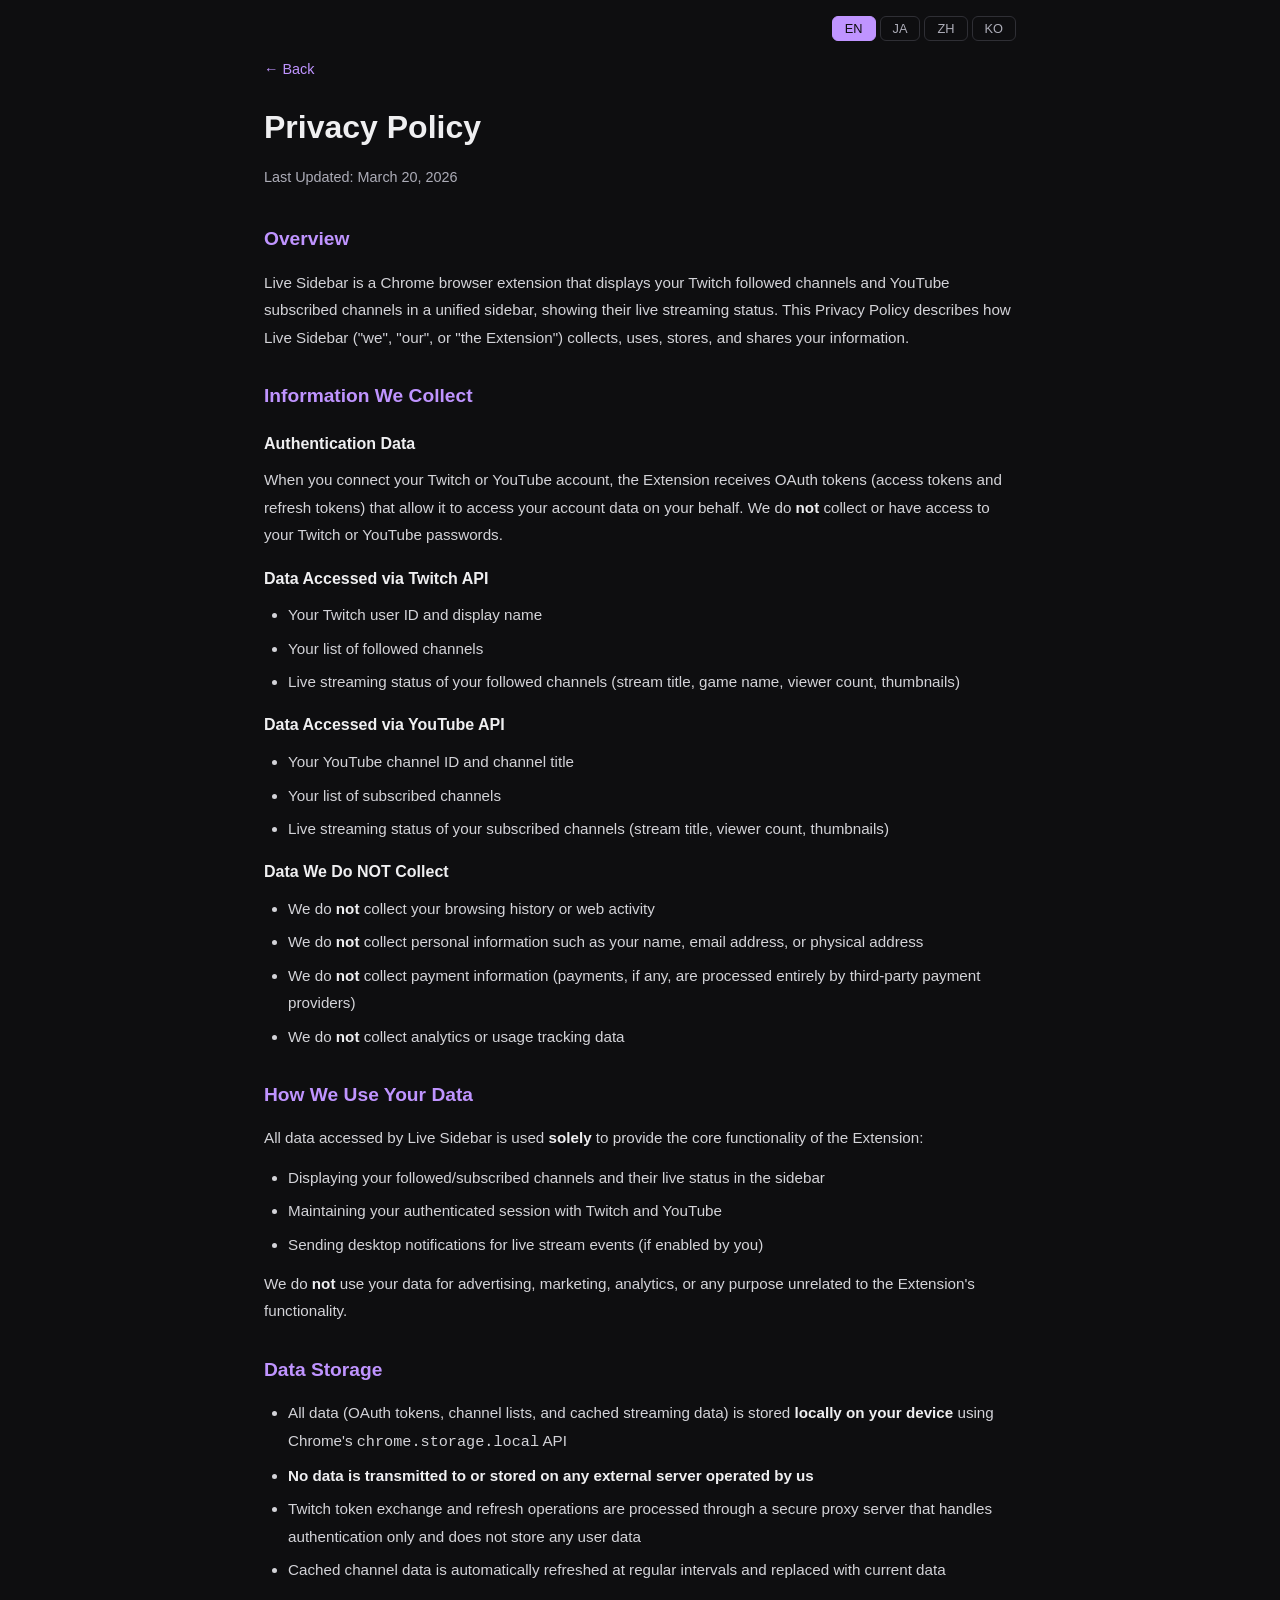
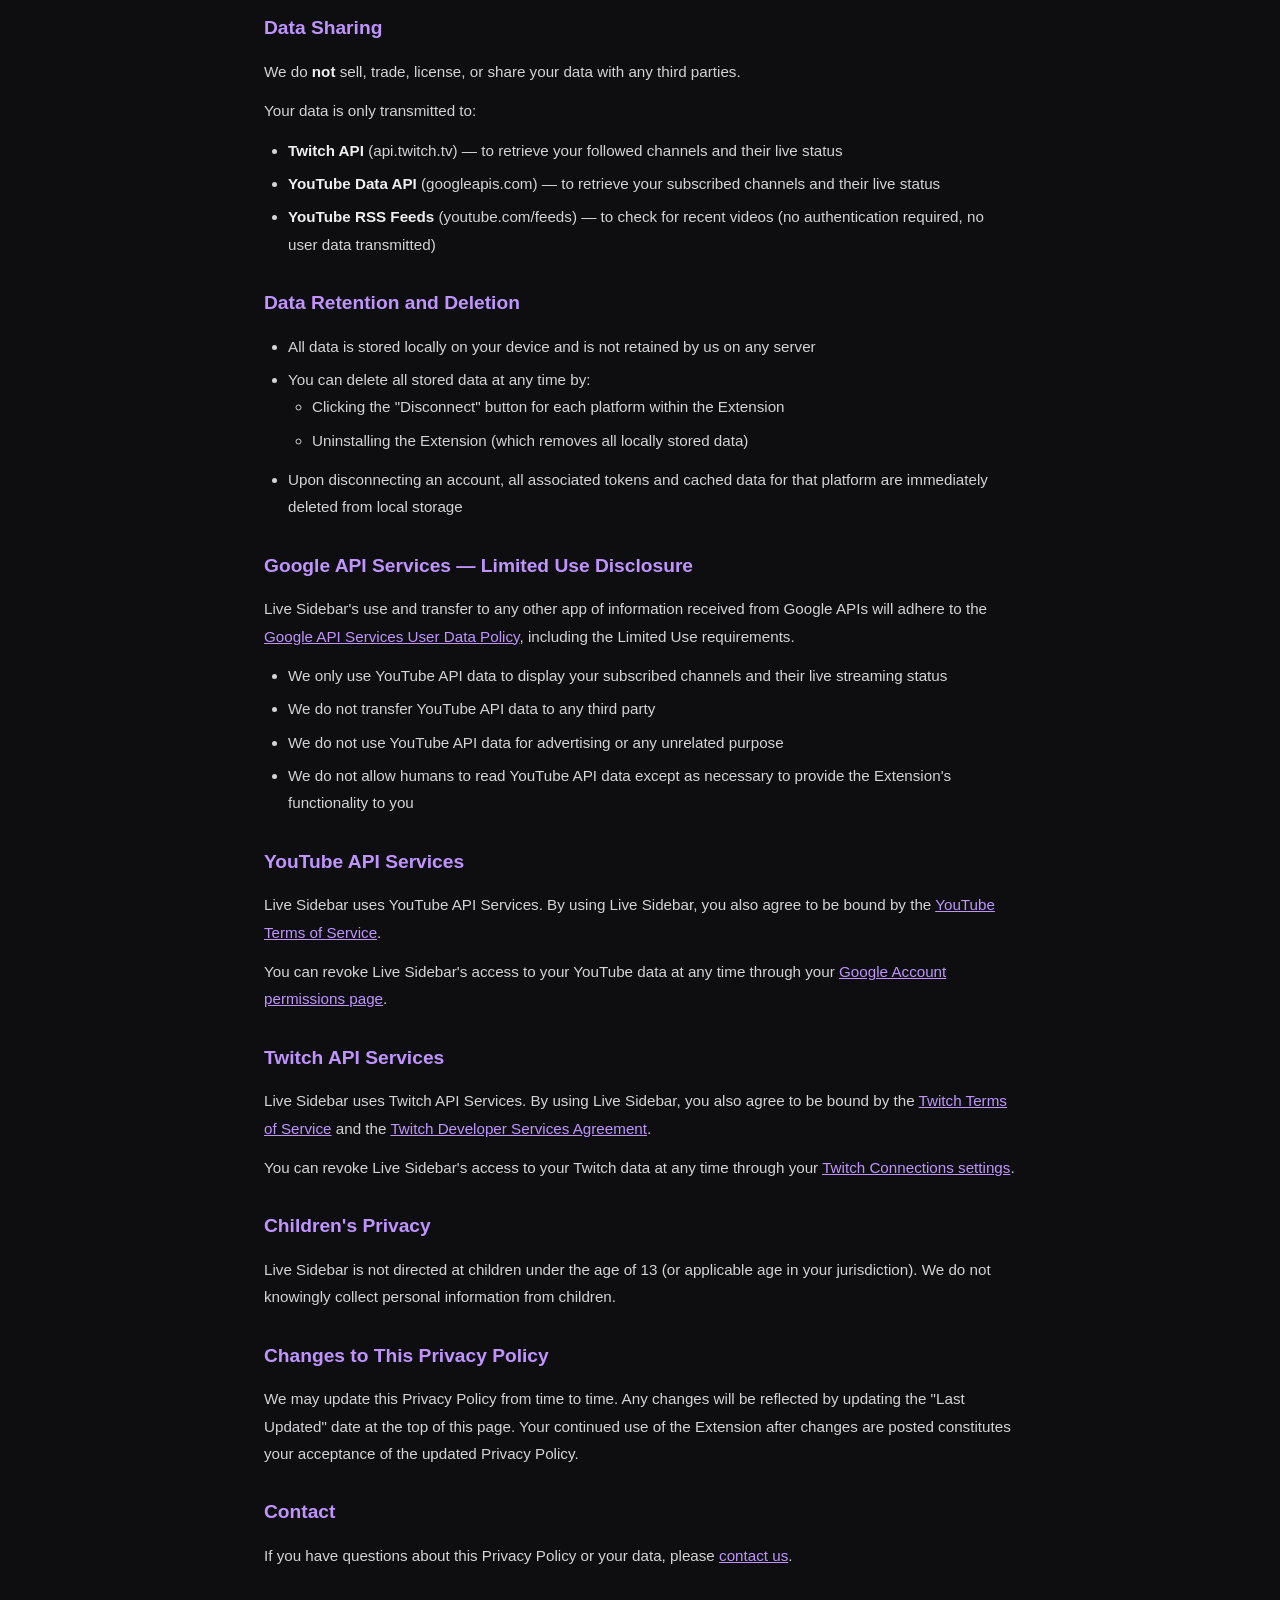
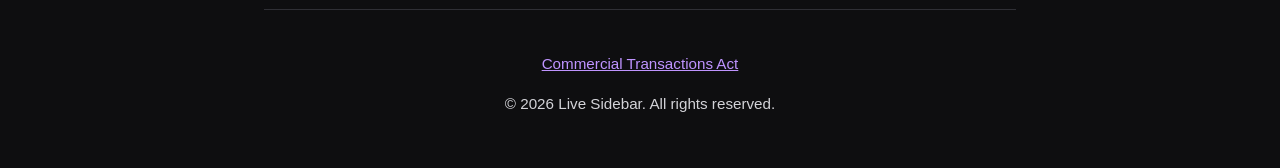
==== privacy/index.html @ 5191912c "Add /privacy alias for Google OAuth verification Mirrors privacy-policy.html so https://yuuritto.git" ====
<!DOCTYPE html>
<html lang="en">
<head>
  <meta charset="UTF-8">
  <meta name="viewport" content="width=device-width, initial-scale=1.0">
  <title>Privacy Policy — Live Sidebar</title>
  <style>
    * { margin: 0; padding: 0; box-sizing: border-box; }
    body {
      font-family: -apple-system, BlinkMacSystemFont, 'Segoe UI', Roboto, sans-serif;
      background: #0e0e10;
      color: #efeff1;
      line-height: 1.8;
    }
    .container { max-width: 800px; margin: 0 auto; padding: 0 24px; }
    .lang-switcher { display: flex; justify-content: flex-end; gap: 4px; padding: 16px 0 0; }
    .lang-btn {
      background: transparent; border: 1px solid #2f2f35; color: #adadb8;
      padding: 4px 12px; border-radius: 6px; cursor: pointer; font-size: 0.8rem;
    }
    .lang-btn:hover { border-color: #bf94ff; color: #efeff1; }
    .lang-btn.active { background: #bf94ff; color: #0e0e10; border-color: #bf94ff; }
    .back { display: inline-block; padding: 16px 0; color: #bf94ff; text-decoration: none; font-size: 0.9rem; }
    .back:hover { text-decoration: underline; }
    h1 { font-size: 2rem; font-weight: 700; margin-bottom: 8px; }
    .updated { color: #adadb8; font-size: 0.9rem; margin-bottom: 32px; }
    h2 { font-size: 1.2rem; font-weight: 600; margin: 28px 0 12px; color: #bf94ff; }
    p, li { font-size: 0.95rem; color: #d3d3d8; margin-bottom: 12px; }
    ul { padding-left: 24px; margin-bottom: 12px; }
    li { margin-bottom: 6px; }
    a { color: #bf94ff; }
    strong { color: #efeff1; }
    footer { padding: 40px 0; text-align: center; color: #adadb8; font-size: 0.85rem; border-top: 1px solid #2f2f35; margin-top: 40px; }
    [data-lang] { display: none; }
    [data-lang].active { display: block; }
  </style>
</head>
<body>
  <div class="container">
    <div class="lang-switcher">
      <button class="lang-btn active" onclick="setLang('en')">EN</button>
      <button class="lang-btn" onclick="setLang('ja')">JA</button>
      <button class="lang-btn" onclick="setLang('zh')">ZH</button>
      <button class="lang-btn" onclick="setLang('ko')">KO</button>
    </div>
    <a href="./" class="back" data-lang="en" style="display:inline-block">&larr; Back</a>
    <a href="./" class="back" data-lang="ja">&larr; トップに戻る</a>
    <a href="./" class="back" data-lang="zh">&larr; 返回首页</a>
    <a href="./" class="back" data-lang="ko">&larr; 돌아가기</a>

    <!-- ENGLISH -->
    <div data-lang="en" class="active">
      <h1>Privacy Policy</h1>
      <p class="updated">Last Updated: March 20, 2026</p>

      <h2>Overview</h2>
      <p>Live Sidebar is a Chrome browser extension that displays your Twitch followed channels and YouTube subscribed channels in a unified sidebar, showing their live streaming status. This Privacy Policy describes how Live Sidebar ("we", "our", or "the Extension") collects, uses, stores, and shares your information.</p>

      <h2>Information We Collect</h2>
      <h3 style="font-size:1rem;margin:16px 0 8px;color:#efeff1;">Authentication Data</h3>
      <p>When you connect your Twitch or YouTube account, the Extension receives OAuth tokens (access tokens and refresh tokens) that allow it to access your account data on your behalf. We do <strong>not</strong> collect or have access to your Twitch or YouTube passwords.</p>

      <h3 style="font-size:1rem;margin:16px 0 8px;color:#efeff1;">Data Accessed via Twitch API</h3>
      <ul>
        <li>Your Twitch user ID and display name</li>
        <li>Your list of followed channels</li>
        <li>Live streaming status of your followed channels (stream title, game name, viewer count, thumbnails)</li>
      </ul>

      <h3 style="font-size:1rem;margin:16px 0 8px;color:#efeff1;">Data Accessed via YouTube API</h3>
      <ul>
        <li>Your YouTube channel ID and channel title</li>
        <li>Your list of subscribed channels</li>
        <li>Live streaming status of your subscribed channels (stream title, viewer count, thumbnails)</li>
      </ul>

      <h3 style="font-size:1rem;margin:16px 0 8px;color:#efeff1;">Data We Do NOT Collect</h3>
      <ul>
        <li>We do <strong>not</strong> collect your browsing history or web activity</li>
        <li>We do <strong>not</strong> collect personal information such as your name, email address, or physical address</li>
        <li>We do <strong>not</strong> collect payment information (payments, if any, are processed entirely by third-party payment providers)</li>
        <li>We do <strong>not</strong> collect analytics or usage tracking data</li>
      </ul>

      <h2>How We Use Your Data</h2>
      <p>All data accessed by Live Sidebar is used <strong>solely</strong> to provide the core functionality of the Extension:</p>
      <ul>
        <li>Displaying your followed/subscribed channels and their live status in the sidebar</li>
        <li>Maintaining your authenticated session with Twitch and YouTube</li>
        <li>Sending desktop notifications for live stream events (if enabled by you)</li>
      </ul>
      <p>We do <strong>not</strong> use your data for advertising, marketing, analytics, or any purpose unrelated to the Extension's functionality.</p>

      <h2>Data Storage</h2>
      <ul>
        <li>All data (OAuth tokens, channel lists, and cached streaming data) is stored <strong>locally on your device</strong> using Chrome's <code>chrome.storage.local</code> API</li>
        <li><strong>No data is transmitted to or stored on any external server operated by us</strong></li>
        <li>Twitch token exchange and refresh operations are processed through a secure proxy server that handles authentication only and does not store any user data</li>
        <li>Cached channel data is automatically refreshed at regular intervals and replaced with current data</li>
      </ul>

      <h2>Data Sharing</h2>
      <p>We do <strong>not</strong> sell, trade, license, or share your data with any third parties.</p>
      <p>Your data is only transmitted to:</p>
      <ul>
        <li><strong>Twitch API</strong> (api.twitch.tv) — to retrieve your followed channels and their live status</li>
        <li><strong>YouTube Data API</strong> (googleapis.com) — to retrieve your subscribed channels and their live status</li>
        <li><strong>YouTube RSS Feeds</strong> (youtube.com/feeds) — to check for recent videos (no authentication required, no user data transmitted)</li>
      </ul>

      <h2>Data Retention and Deletion</h2>
      <ul>
        <li>All data is stored locally on your device and is not retained by us on any server</li>
        <li>You can delete all stored data at any time by:
          <ul>
            <li>Clicking the "Disconnect" button for each platform within the Extension</li>
            <li>Uninstalling the Extension (which removes all locally stored data)</li>
          </ul>
        </li>
        <li>Upon disconnecting an account, all associated tokens and cached data for that platform are immediately deleted from local storage</li>
      </ul>

      <h2>Google API Services — Limited Use Disclosure</h2>
      <p>Live Sidebar's use and transfer to any other app of information received from Google APIs will adhere to the <a href="https://developers.google.com/terms/api-services-user-data-policy">Google API Services User Data Policy</a>, including the Limited Use requirements.</p>
      <ul>
        <li>We only use YouTube API data to display your subscribed channels and their live streaming status</li>
        <li>We do not transfer YouTube API data to any third party</li>
        <li>We do not use YouTube API data for advertising or any unrelated purpose</li>
        <li>We do not allow humans to read YouTube API data except as necessary to provide the Extension's functionality to you</li>
      </ul>

      <h2>YouTube API Services</h2>
      <p>Live Sidebar uses YouTube API Services. By using Live Sidebar, you also agree to be bound by the <a href="https://www.youtube.com/t/terms">YouTube Terms of Service</a>.</p>
      <p>You can revoke Live Sidebar's access to your YouTube data at any time through your <a href="https://myaccount.google.com/permissions">Google Account permissions page</a>.</p>

      <h2>Twitch API Services</h2>
      <p>Live Sidebar uses Twitch API Services. By using Live Sidebar, you also agree to be bound by the <a href="https://www.twitch.tv/p/legal/terms-of-service/">Twitch Terms of Service</a> and the <a href="https://www.twitch.tv/p/legal/developer-agreement/">Twitch Developer Services Agreement</a>.</p>
      <p>You can revoke Live Sidebar's access to your Twitch data at any time through your <a href="https://www.twitch.tv/settings/connections">Twitch Connections settings</a>.</p>

      <h2>Children's Privacy</h2>
      <p>Live Sidebar is not directed at children under the age of 13 (or applicable age in your jurisdiction). We do not knowingly collect personal information from children.</p>

      <h2>Changes to This Privacy Policy</h2>
      <p>We may update this Privacy Policy from time to time. Any changes will be reflected by updating the "Last Updated" date at the top of this page. Your continued use of the Extension after changes are posted constitutes your acceptance of the updated Privacy Policy.</p>

      <h2>Contact</h2>
      <p>If you have questions about this Privacy Policy or your data, please <a href="https://docs.google.com/forms/d/e/1FAIpQLSeSbWLISd7ZpWGRhp2kvxbcxtRMpwEVe7srEay6lUH2knVQWQ/viewform" target="_blank" rel="noopener">contact us</a>.</p>
    </div>

    <!-- JAPANESE -->
    <div data-lang="ja">
      <h1>プライバシーポリシー</h1>
      <p class="updated">最終更新日: 2026年3月20日</p>

      <h2>概要</h2>
      <p>Live Sidebarは、TwitchのフォローチャンネルとYouTubeの登録チャンネルのライブ配信状況を統合サイドバーに表示するChrome拡張機能です。本プライバシーポリシーは、Live Sidebar（以下「当拡張機能」）がお客様の情報をどのように収集、使用、保存、共有するかについて説明します。</p>

      <h2>収集する情報</h2>
      <h3 style="font-size:1rem;margin:16px 0 8px;color:#efeff1;">認証データ</h3>
      <p>TwitchまたはYouTubeアカウントを連携する際、当拡張機能はOAuthトークン（アクセストークンおよびリフレッシュトークン）を受け取ります。お客様のTwitchまたはYouTubeのパスワードを収集したり、アクセスすることは<strong>ありません</strong>。</p>

      <h3 style="font-size:1rem;margin:16px 0 8px;color:#efeff1;">Twitch APIを通じてアクセスするデータ</h3>
      <ul>
        <li>TwitchユーザーIDおよび表示名</li>
        <li>フォロー中のチャンネル一覧</li>
        <li>フォロー中チャンネルのライブ配信状況（配信タイトル、ゲーム名、視聴者数、サムネイル）</li>
      </ul>

      <h3 style="font-size:1rem;margin:16px 0 8px;color:#efeff1;">YouTube APIを通じてアクセスするデータ</h3>
      <ul>
        <li>YouTubeチャンネルIDおよびチャンネル名</li>
        <li>登録チャンネル一覧</li>
        <li>登録チャンネルのライブ配信状況（配信タイトル、視聴者数、サムネイル）</li>
      </ul>

      <h3 style="font-size:1rem;margin:16px 0 8px;color:#efeff1;">収集しないデータ</h3>
      <ul>
        <li>閲覧履歴やウェブ上の行動は収集<strong>しません</strong></li>
        <li>氏名、メールアドレス、住所などの個人情報は収集<strong>しません</strong></li>
        <li>決済情報は収集<strong>しません</strong>（決済がある場合、すべて第三者の決済プロバイダーが処理します）</li>
        <li>分析データや利用追跡データは収集<strong>しません</strong></li>
      </ul>

      <h2>データの使用方法</h2>
      <p>Live Sidebarがアクセスするすべてのデータは、当拡張機能のコア機能を提供するために<strong>のみ</strong>使用されます：</p>
      <ul>
        <li>フォロー/登録チャンネルとそのライブ状況をサイドバーに表示</li>
        <li>TwitchおよびYouTubeとの認証セッションの維持</li>
        <li>ライブ配信開始時のデスクトップ通知の送信（有効にした場合）</li>
      </ul>
      <p>広告、マーケティング、分析、その他当拡張機能の機能に関係のない目的でデータを使用することは<strong>ありません</strong>。</p>

      <h2>データの保存</h2>
      <ul>
        <li>すべてのデータ（OAuthトークン、チャンネル一覧、キャッシュされた配信データ）はChromeの<code>chrome.storage.local</code> APIを使用して<strong>お客様のデバイスにローカル保存</strong>されます</li>
        <li><strong>当方が運営する外部サーバーにデータが送信・保存されることはありません</strong></li>
        <li>Twitchのトークン交換とリフレッシュは、認証のみを処理しユーザーデータを保存しないセキュアなプロキシサーバーを介して行われます</li>
        <li>キャッシュされたチャンネルデータは定期的に自動更新され、最新のデータに置き換えられます</li>
      </ul>

      <h2>データの共有</h2>
      <p>お客様のデータを第三者に販売、取引、ライセンス供与、共有することは<strong>ありません</strong>。</p>
      <p>データの送信先は以下に限定されます：</p>
      <ul>
        <li><strong>Twitch API</strong>（api.twitch.tv）— フォローチャンネルとライブ状況の取得</li>
        <li><strong>YouTube Data API</strong>（googleapis.com）— 登録チャンネルとライブ状況の取得</li>
        <li><strong>YouTube RSSフィード</strong>（youtube.com/feeds）— 最新動画の確認（認証不要、ユーザーデータの送信なし）</li>
      </ul>

      <h2>データの保持と削除</h2>
      <ul>
        <li>すべてのデータはお客様のデバイスにローカル保存され、当方のサーバーには保持されません</li>
        <li>以下の方法でいつでもすべての保存データを削除できます：
          <ul>
            <li>拡張機能内の各プラットフォームの「連携解除」ボタンをクリック</li>
            <li>拡張機能のアンインストール（ローカル保存データがすべて削除されます）</li>
          </ul>
        </li>
        <li>アカウントの連携を解除すると、そのプラットフォームに関連するすべてのトークンとキャッシュデータがローカルストレージから即座に削除されます</li>
      </ul>

      <h2>Google APIサービス — 限定使用の開示</h2>
      <p>Live SidebarによるGoogle APIから受信した情報の使用および他のアプリへの転送は、限定使用の要件を含む<a href="https://developers.google.com/terms/api-services-user-data-policy">Google APIサービスのユーザーデータポリシー</a>に準拠します。</p>
      <ul>
        <li>YouTube APIデータは、登録チャンネルとそのライブ配信状況の表示にのみ使用します</li>
        <li>YouTube APIデータを第三者に転送しません</li>
        <li>YouTube APIデータを広告やその他無関係な目的に使用しません</li>
        <li>拡張機能の機能を提供するために必要な場合を除き、人間がYouTube APIデータを閲覧することを許可しません</li>
      </ul>

      <h2>YouTube APIサービス</h2>
      <p>Live SidebarはYouTube APIサービスを使用しています。Live Sidebarを使用することにより、<a href="https://www.youtube.com/t/terms">YouTube利用規約</a>にも同意したものとみなされます。</p>
      <p><a href="https://myaccount.google.com/permissions">Googleアカウントの権限ページ</a>から、いつでもLive SidebarのYouTubeデータへのアクセスを取り消すことができます。</p>

      <h2>Twitch APIサービス</h2>
      <p>Live SidebarはTwitch APIサービスを使用しています。Live Sidebarを使用することにより、<a href="https://www.twitch.tv/p/legal/terms-of-service/">Twitch利用規約</a>および<a href="https://www.twitch.tv/p/legal/developer-agreement/">Twitch開発者サービス契約</a>にも同意したものとみなされます。</p>
      <p><a href="https://www.twitch.tv/settings/connections">Twitchの接続設定</a>から、いつでもLive SidebarのTwitchデータへのアクセスを取り消すことができます。</p>

      <h2>児童のプライバシー</h2>
      <p>Live Sidebarは13歳未満（またはお住まいの地域の該当年齢未満）の児童を対象としていません。児童の個人情報を故意に収集することはありません。</p>

      <h2>プライバシーポリシーの変更</h2>
      <p>本プライバシーポリシーは随時更新される場合があります。変更はページ上部の「最終更新日」の更新により反映されます。変更の掲載後も当拡張機能を継続して使用することにより、更新されたプライバシーポリシーに同意したものとみなされます。</p>

      <h2>お問い合わせ</h2>
      <p>本プライバシーポリシーまたはお客様のデータに関するご質問は、<a href="https://docs.google.com/forms/d/e/1FAIpQLSeSbWLISd7ZpWGRhp2kvxbcxtRMpwEVe7srEay6lUH2knVQWQ/viewform" target="_blank" rel="noopener">お問い合わせフォーム</a>よりご連絡ください。</p>
    </div>

    <!-- CHINESE -->
    <div data-lang="zh">
      <h1>隐私政策</h1>
      <p class="updated">最后更新：2026年3月20日</p>

      <h2>概述</h2>
      <p>Live Sidebar 是一款 Chrome 浏览器扩展程序，可在统一的侧边栏中显示您关注的 Twitch 频道和 YouTube 订阅频道的直播状态。本隐私政策描述了 Live Sidebar（以下简称"我们"或"本扩展程序"）如何收集、使用、存储和共享您的信息。</p>

      <h2>我们收集的信息</h2>
      <h3 style="font-size:1rem;margin:16px 0 8px;color:#efeff1;">认证数据</h3>
      <p>当您连接 Twitch 或 YouTube 帐户时，本扩展程序会接收 OAuth 令牌（访问令牌和刷新令牌），以代表您访问帐户数据。我们<strong>不会</strong>收集或访问您的 Twitch 或 YouTube 密码。</p>

      <h3 style="font-size:1rem;margin:16px 0 8px;color:#efeff1;">通过 Twitch API 访问的数据</h3>
      <ul>
        <li>您的 Twitch 用户 ID 和显示名称</li>
        <li>您关注的频道列表</li>
        <li>关注频道的直播状态（直播标题、游戏名称、观看人数、缩略图）</li>
      </ul>

      <h3 style="font-size:1rem;margin:16px 0 8px;color:#efeff1;">通过 YouTube API 访问的数据</h3>
      <ul>
        <li>您的 YouTube 频道 ID 和频道名称</li>
        <li>您的订阅频道列表</li>
        <li>订阅频道的直播状态（直播标题、观看人数、缩略图）</li>
      </ul>

      <h3 style="font-size:1rem;margin:16px 0 8px;color:#efeff1;">我们不收集的数据</h3>
      <ul>
        <li>我们<strong>不</strong>收集您的浏览历史或网络活动</li>
        <li>我们<strong>不</strong>收集姓名、电子邮件地址或实际地址等个人信息</li>
        <li>我们<strong>不</strong>收集支付信息（如有支付，均由第三方支付提供商处理）</li>
        <li>我们<strong>不</strong>收集分析或使用追踪数据</li>
      </ul>

      <h2>数据使用方式</h2>
      <p>Live Sidebar 访问的所有数据<strong>仅</strong>用于提供本扩展程序的核心功能：</p>
      <ul>
        <li>在侧边栏中显示您关注/订阅的频道及其直播状态</li>
        <li>维护您与 Twitch 和 YouTube 的认证会话</li>
        <li>发送直播事件的桌面通知（如您已启用）</li>
      </ul>
      <p>我们<strong>不会</strong>将您的数据用于广告、营销、分析或与本扩展程序功能无关的任何目的。</p>

      <h2>数据存储</h2>
      <ul>
        <li>所有数据（OAuth 令牌、频道列表和缓存的直播数据）均使用 Chrome 的 <code>chrome.storage.local</code> API <strong>存储在您的设备本地</strong></li>
        <li><strong>没有数据被传输到或存储在我们运营的任何外部服务器上</strong></li>
        <li>Twitch 令牌交换和刷新操作通过安全代理服务器处理，该服务器仅处理认证，不存储任何用户数据</li>
        <li>缓存的频道数据会定期自动刷新并替换为最新数据</li>
      </ul>

      <h2>数据共享</h2>
      <p>我们<strong>不会</strong>向任何第三方出售、交易、许可或共享您的数据。</p>
      <p>您的数据仅传输至：</p>
      <ul>
        <li><strong>Twitch API</strong>（api.twitch.tv）— 获取您关注的频道及其直播状态</li>
        <li><strong>YouTube Data API</strong>（googleapis.com）— 获取您订阅的频道及其直播状态</li>
        <li><strong>YouTube RSS 源</strong>（youtube.com/feeds）— 检查最新视频（无需认证，不传输用户数据）</li>
      </ul>

      <h2>数据保留和删除</h2>
      <ul>
        <li>所有数据存储在您的设备本地，不会保留在我们的任何服务器上</li>
        <li>您可以随时通过以下方式删除所有存储的数据：
          <ul>
            <li>点击扩展程序内各平台的"断开连接"按钮</li>
            <li>卸载扩展程序（将删除所有本地存储的数据）</li>
          </ul>
        </li>
        <li>断开帐户连接后，该平台的所有相关令牌和缓存数据将立即从本地存储中删除</li>
      </ul>

      <h2>Google API 服务 — 有限使用披露</h2>
      <p>Live Sidebar 对从 Google API 接收的信息的使用和转移将遵守 <a href="https://developers.google.com/terms/api-services-user-data-policy">Google API 服务用户数据政策</a>，包括有限使用要求。</p>
      <ul>
        <li>我们仅使用 YouTube API 数据来显示您订阅的频道及其直播状态</li>
        <li>我们不会将 YouTube API 数据转移给任何第三方</li>
        <li>我们不会将 YouTube API 数据用于广告或任何无关目的</li>
        <li>除非为向您提供扩展程序功能所必需，否则我们不允许人类阅读 YouTube API 数据</li>
      </ul>

      <h2>YouTube API 服务</h2>
      <p>Live Sidebar 使用 YouTube API 服务。使用 Live Sidebar 即表示您同意受 <a href="https://www.youtube.com/t/terms">YouTube 服务条款</a>的约束。</p>
      <p>您可以随时通过 <a href="https://myaccount.google.com/permissions">Google 帐户权限页面</a>撤销 Live Sidebar 对您 YouTube 数据的访问权限。</p>

      <h2>Twitch API 服务</h2>
      <p>Live Sidebar 使用 Twitch API 服务。使用 Live Sidebar 即表示您同意受 <a href="https://www.twitch.tv/p/legal/terms-of-service/">Twitch 服务条款</a>和 <a href="https://www.twitch.tv/p/legal/developer-agreement/">Twitch 开发者服务协议</a>的约束。</p>
      <p>您可以随时通过 <a href="https://www.twitch.tv/settings/connections">Twitch 连接设置</a>撤销 Live Sidebar 对您 Twitch 数据的访问权限。</p>

      <h2>儿童隐私</h2>
      <p>Live Sidebar 不面向 13 岁以下（或您所在辖区适用年龄以下）的儿童。我们不会故意收集儿童的个人信息。</p>

      <h2>隐私政策的变更</h2>
      <p>我们可能会不时更新本隐私政策。任何变更将通过更新页面顶部的"最后更新"日期来反映。变更发布后您继续使用本扩展程序即表示您接受更新后的隐私政策。</p>

      <h2>联系方式</h2>
      <p>如果您对本隐私政策或您的数据有疑问，请通过<a href="https://docs.google.com/forms/d/e/1FAIpQLSeSbWLISd7ZpWGRhp2kvxbcxtRMpwEVe7srEay6lUH2knVQWQ/viewform" target="_blank" rel="noopener">联系表单</a>与我们联系。</p>
    </div>

    <!-- KOREAN -->
    <div data-lang="ko">
      <h1>개인정보 처리방침</h1>
      <p class="updated">최종 업데이트: 2026년 3월 20일</p>

      <h2>개요</h2>
      <p>Live Sidebar는 팔로우 중인 Twitch 채널과 구독 중인 YouTube 채널의 라이브 방송 상태를 통합 사이드바에 표시하는 Chrome 브라우저 확장 프로그램입니다. 본 개인정보 처리방침은 Live Sidebar(이하 "당사" 또는 "본 확장 프로그램")가 사용자의 정보를 수집, 사용, 저장 및 공유하는 방법을 설명합니다.</p>

      <h2>수집하는 정보</h2>
      <h3 style="font-size:1rem;margin:16px 0 8px;color:#efeff1;">인증 데이터</h3>
      <p>Twitch 또는 YouTube 계정을 연결하면 본 확장 프로그램은 사용자를 대신하여 계정 데이터에 액세스할 수 있는 OAuth 토큰(액세스 토큰 및 리프레시 토큰)을 수신합니다. 당사는 사용자의 Twitch 또는 YouTube 비밀번호를 수집하거나 액세스하지 <strong>않습니다</strong>.</p>

      <h3 style="font-size:1rem;margin:16px 0 8px;color:#efeff1;">Twitch API를 통해 액세스하는 데이터</h3>
      <ul>
        <li>Twitch 사용자 ID 및 표시 이름</li>
        <li>팔로우 중인 채널 목록</li>
        <li>팔로우 중인 채널의 라이브 방송 상태 (방송 제목, 게임 이름, 시청자 수, 썸네일)</li>
      </ul>

      <h3 style="font-size:1rem;margin:16px 0 8px;color:#efeff1;">YouTube API를 통해 액세스하는 데이터</h3>
      <ul>
        <li>YouTube 채널 ID 및 채널 이름</li>
        <li>구독 채널 목록</li>
        <li>구독 채널의 라이브 방송 상태 (방송 제목, 시청자 수, 썸네일)</li>
      </ul>

      <h3 style="font-size:1rem;margin:16px 0 8px;color:#efeff1;">수집하지 않는 데이터</h3>
      <ul>
        <li>브라우징 기록이나 웹 활동을 수집하지 <strong>않습니다</strong></li>
        <li>이름, 이메일 주소, 실제 주소 등 개인 정보를 수집하지 <strong>않습니다</strong></li>
        <li>결제 정보를 수집하지 <strong>않습니다</strong> (결제가 있는 경우 전적으로 제3자 결제 제공업체가 처리합니다)</li>
        <li>분석 또는 사용 추적 데이터를 수집하지 <strong>않습니다</strong></li>
      </ul>

      <h2>데이터 사용 방법</h2>
      <p>Live Sidebar가 액세스하는 모든 데이터는 본 확장 프로그램의 핵심 기능을 제공하기 위해<strong>서만</strong> 사용됩니다:</p>
      <ul>
        <li>사이드바에 팔로우/구독 채널과 라이브 상태 표시</li>
        <li>Twitch 및 YouTube와의 인증 세션 유지</li>
        <li>라이브 방송 이벤트에 대한 데스크톱 알림 전송 (사용자가 활성화한 경우)</li>
      </ul>
      <p>당사는 광고, 마케팅, 분석 또는 본 확장 프로그램의 기능과 관련 없는 목적으로 데이터를 사용하지 <strong>않습니다</strong>.</p>

      <h2>데이터 저장</h2>
      <ul>
        <li>모든 데이터(OAuth 토큰, 채널 목록, 캐시된 방송 데이터)는 Chrome의 <code>chrome.storage.local</code> API를 사용하여 <strong>사용자의 기기에 로컬 저장</strong>됩니다</li>
        <li><strong>당사가 운영하는 외부 서버로 데이터가 전송되거나 저장되지 않습니다</strong></li>
        <li>Twitch 토큰 교환 및 갱신 작업은 인증만 처리하고 사용자 데이터를 저장하지 않는 보안 프록시 서버를 통해 처리됩니다</li>
        <li>캐시된 채널 데이터는 정기적으로 자동 갱신되어 최신 데이터로 대체됩니다</li>
      </ul>

      <h2>데이터 공유</h2>
      <p>당사는 사용자의 데이터를 제3자에게 판매, 거래, 라이선스 부여 또는 공유하지 <strong>않습니다</strong>.</p>
      <p>데이터는 다음으로만 전송됩니다:</p>
      <ul>
        <li><strong>Twitch API</strong> (api.twitch.tv) — 팔로우 채널 및 라이브 상태 조회</li>
        <li><strong>YouTube Data API</strong> (googleapis.com) — 구독 채널 및 라이브 상태 조회</li>
        <li><strong>YouTube RSS 피드</strong> (youtube.com/feeds) — 최신 동영상 확인 (인증 불필요, 사용자 데이터 전송 없음)</li>
      </ul>

      <h2>데이터 보존 및 삭제</h2>
      <ul>
        <li>모든 데이터는 사용자의 기기에 로컬 저장되며 당사의 서버에 보존되지 않습니다</li>
        <li>다음 방법으로 언제든지 모든 저장된 데이터를 삭제할 수 있습니다:
          <ul>
            <li>확장 프로그램 내 각 플랫폼의 "연결 해제" 버튼 클릭</li>
            <li>확장 프로그램 제거 (모든 로컬 저장 데이터가 삭제됩니다)</li>
          </ul>
        </li>
        <li>계정 연결을 해제하면 해당 플랫폼과 관련된 모든 토큰 및 캐시 데이터가 로컬 저장소에서 즉시 삭제됩니다</li>
      </ul>

      <h2>Google API 서비스 — 제한적 사용 공개</h2>
      <p>Live Sidebar의 Google API에서 수신한 정보의 사용 및 다른 앱으로의 전송은 제한적 사용 요구 사항을 포함한 <a href="https://developers.google.com/terms/api-services-user-data-policy">Google API 서비스 사용자 데이터 정책</a>을 준수합니다.</p>
      <ul>
        <li>YouTube API 데이터는 구독 채널 및 라이브 방송 상태 표시에만 사용합니다</li>
        <li>YouTube API 데이터를 제3자에게 전송하지 않습니다</li>
        <li>YouTube API 데이터를 광고 또는 관련 없는 목적으로 사용하지 않습니다</li>
        <li>확장 프로그램의 기능을 제공하기 위해 필요한 경우를 제외하고는 사람이 YouTube API 데이터를 열람하는 것을 허용하지 않습니다</li>
      </ul>

      <h2>YouTube API 서비스</h2>
      <p>Live Sidebar는 YouTube API 서비스를 사용합니다. Live Sidebar를 사용함으로써 <a href="https://www.youtube.com/t/terms">YouTube 서비스 약관</a>에도 동의하는 것으로 간주됩니다.</p>
      <p><a href="https://myaccount.google.com/permissions">Google 계정 권한 페이지</a>에서 언제든지 Live Sidebar의 YouTube 데이터 액세스를 취소할 수 있습니다.</p>

      <h2>Twitch API 서비스</h2>
      <p>Live Sidebar는 Twitch API 서비스를 사용합니다. Live Sidebar를 사용함으로써 <a href="https://www.twitch.tv/p/legal/terms-of-service/">Twitch 서비스 약관</a> 및 <a href="https://www.twitch.tv/p/legal/developer-agreement/">Twitch 개발자 서비스 계약</a>에도 동의하는 것으로 간주됩니다.</p>
      <p><a href="https://www.twitch.tv/settings/connections">Twitch 연결 설정</a>에서 언제든지 Live Sidebar의 Twitch 데이터 액세스를 취소할 수 있습니다.</p>

      <h2>아동의 개인정보</h2>
      <p>Live Sidebar는 13세 미만(또는 해당 관할권의 적용 연령 미만)의 아동을 대상으로 하지 않습니다. 당사는 아동의 개인 정보를 고의로 수집하지 않습니다.</p>

      <h2>개인정보 처리방침의 변경</h2>
      <p>당사는 본 개인정보 처리방침을 수시로 업데이트할 수 있습니다. 변경 사항은 페이지 상단의 "최종 업데이트" 날짜를 업데이트하여 반영됩니다. 변경 사항이 게시된 후에도 본 확장 프로그램을 계속 사용하면 업데이트된 개인정보 처리방침에 동의하는 것으로 간주됩니다.</p>

      <h2>문의</h2>
      <p>본 개인정보 처리방침 또는 사용자의 데이터에 대한 질문이 있는 경우 <a href="https://docs.google.com/forms/d/e/1FAIpQLSeSbWLISd7ZpWGRhp2kvxbcxtRMpwEVe7srEay6lUH2knVQWQ/viewform" target="_blank" rel="noopener">문의 양식</a>을 통해 연락해 주세요.</p>
    </div>

    <footer>
      <p><a href="tokushoho.html" data-lang="en" class="active" style="display:inline">Commercial Transactions Act</a><a href="tokushoho.html" data-lang="ja" style="display:none">特定商取引法に基づく表記</a><a href="tokushoho.html" data-lang="zh" style="display:none">特定商业交易法标识</a><a href="tokushoho.html" data-lang="ko" style="display:none">특정상거래법에 의한 표기</a></p>
      <p>&copy; 2026 Live Sidebar. All rights reserved.</p>
    </footer>
  </div>

  <script>
    function setLang(lang) {
      document.querySelectorAll('[data-lang]').forEach(function(el) { el.classList.remove('active'); el.style.display = 'none'; });
      document.querySelectorAll('[data-lang="' + lang + '"]').forEach(function(el) { el.classList.add('active'); el.style.display = ''; });
      document.querySelectorAll('.lang-btn').forEach(function(btn) { btn.classList.remove('active'); });
      document.querySelector('.lang-btn[onclick="setLang(\'' + lang + '\')"]').classList.add('active');
      document.documentElement.lang = lang === 'zh' ? 'zh-CN' : lang;
      localStorage.setItem('lang', lang);
    }
    (function() {
      var saved = localStorage.getItem('lang');
      if (saved && ['en','ja','zh','ko'].indexOf(saved) !== -1) setLang(saved);
    })();
  </script>
</body>
</html>
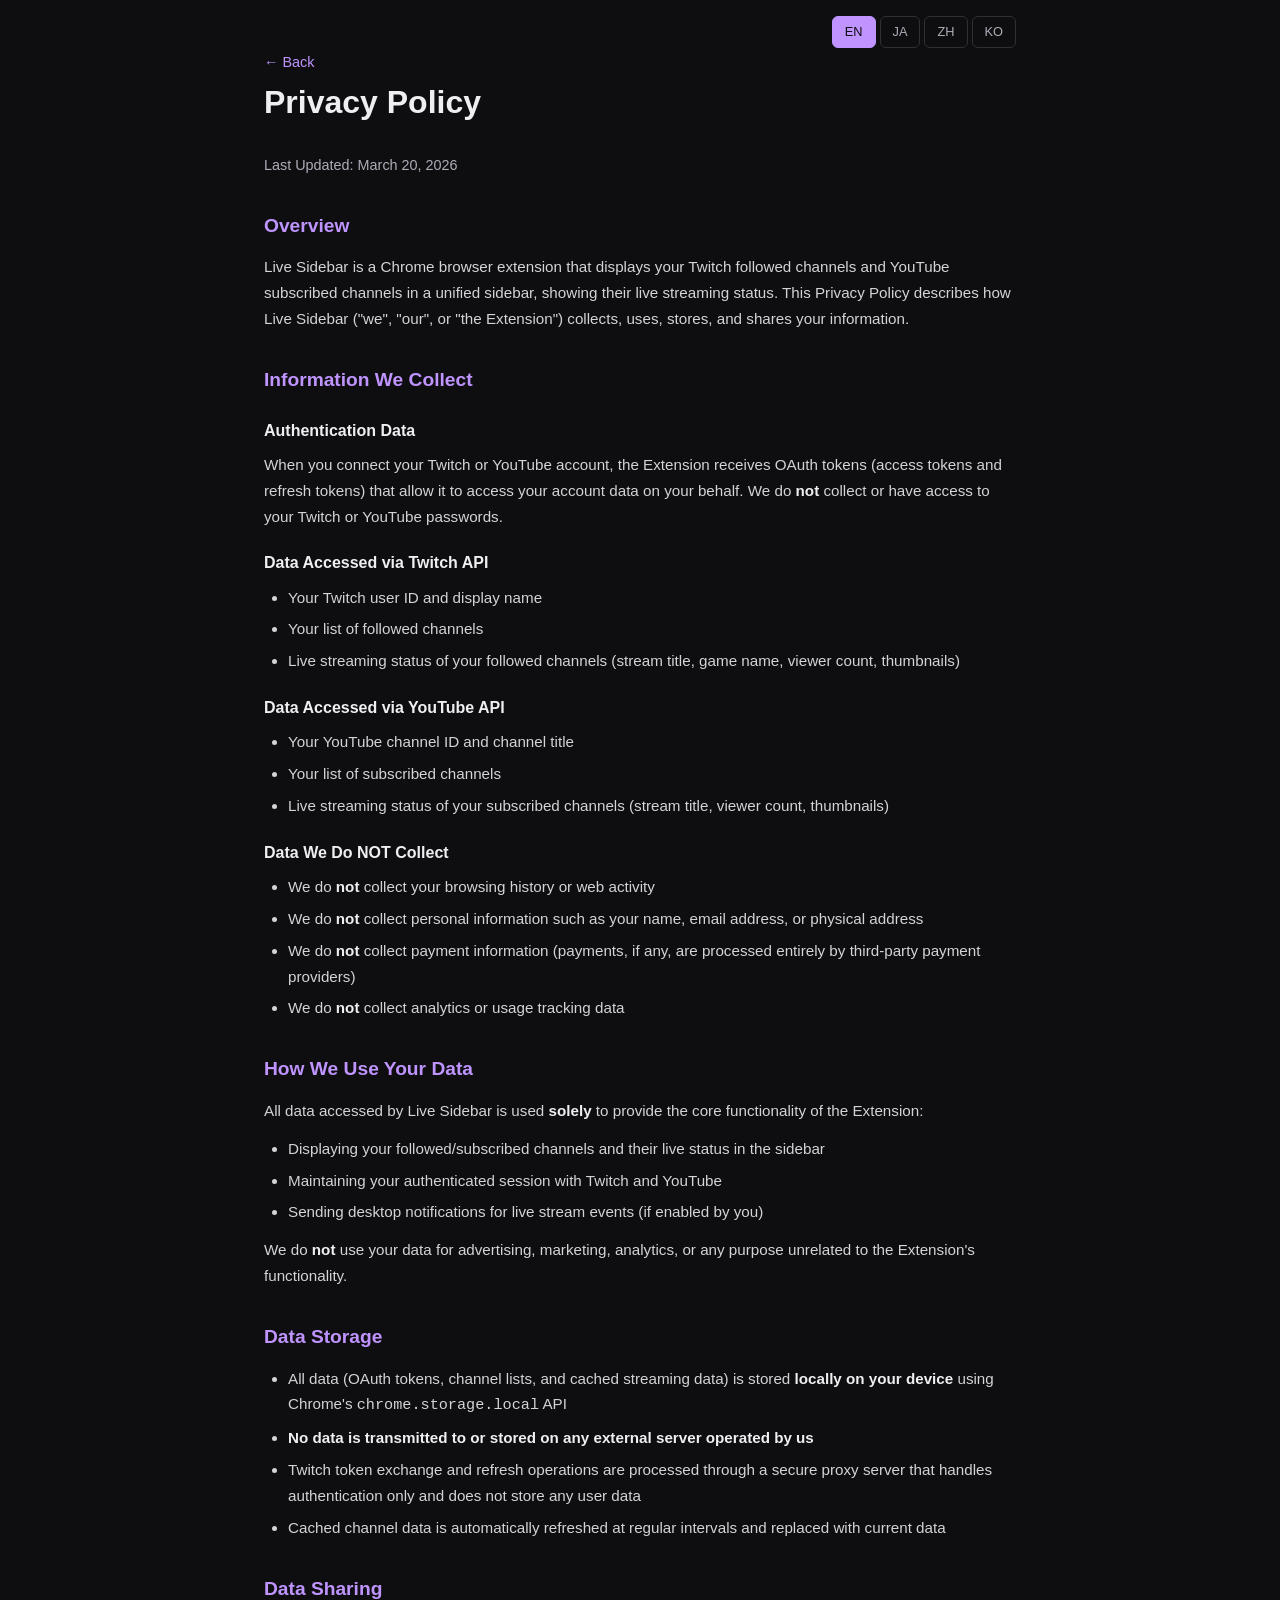
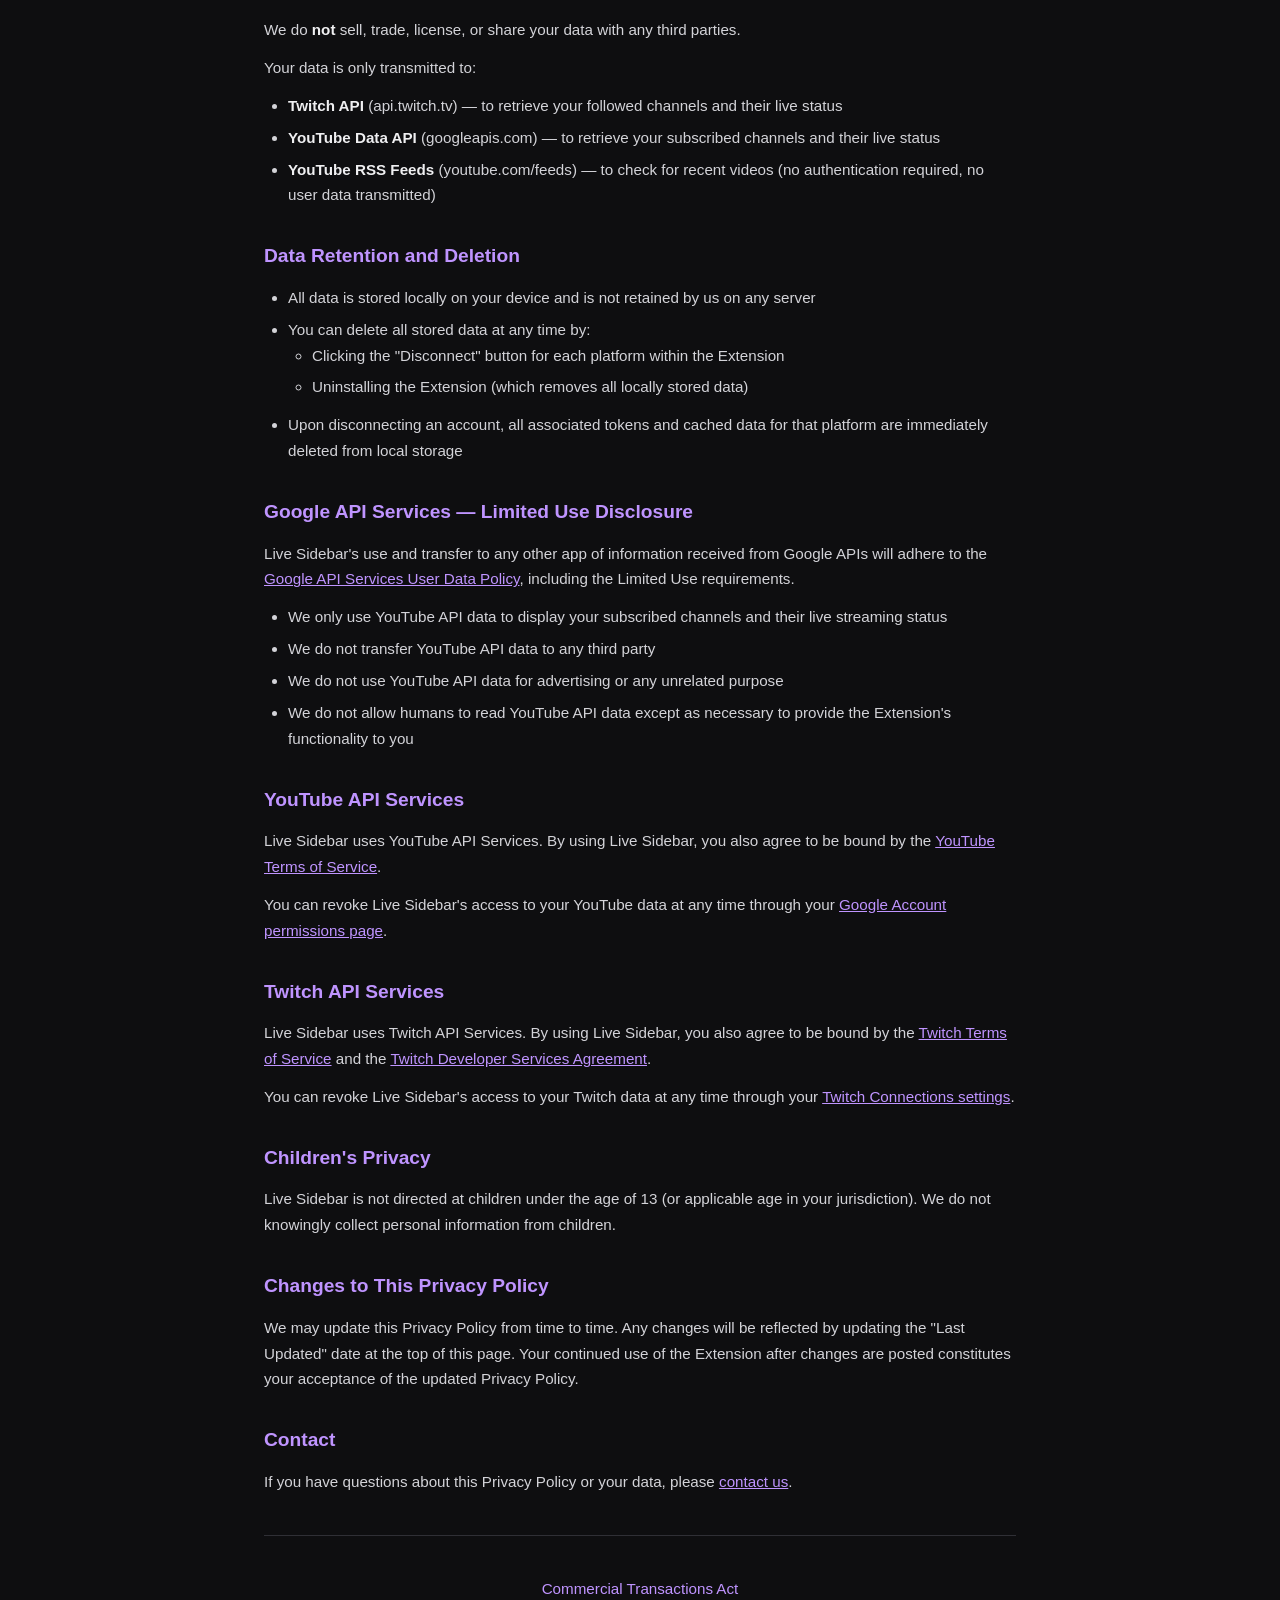
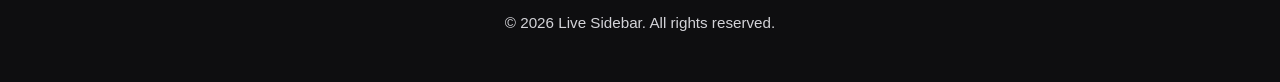
==== commit b068747f: "Make live sidebar pages CSP-compatible" ====
--- a/privacy/index.html
+++ b/privacy/index.html
@@ -4,46 +4,21 @@
   <meta charset="UTF-8">
   <meta name="viewport" content="width=device-width, initial-scale=1.0">
   <title>Privacy Policy — Live Sidebar</title>
-  <style>
-    * { margin: 0; padding: 0; box-sizing: border-box; }
-    body {
-      font-family: -apple-system, BlinkMacSystemFont, 'Segoe UI', Roboto, sans-serif;
-      background: #0e0e10;
-      color: #efeff1;
-      line-height: 1.8;
-    }
-    .container { max-width: 800px; margin: 0 auto; padding: 0 24px; }
-    .lang-switcher { display: flex; justify-content: flex-end; gap: 4px; padding: 16px 0 0; }
-    .lang-btn {
-      background: transparent; border: 1px solid #2f2f35; color: #adadb8;
-      padding: 4px 12px; border-radius: 6px; cursor: pointer; font-size: 0.8rem;
-    }
-    .lang-btn:hover { border-color: #bf94ff; color: #efeff1; }
-    .lang-btn.active { background: #bf94ff; color: #0e0e10; border-color: #bf94ff; }
-    .back { display: inline-block; padding: 16px 0; color: #bf94ff; text-decoration: none; font-size: 0.9rem; }
-    .back:hover { text-decoration: underline; }
-    h1 { font-size: 2rem; font-weight: 700; margin-bottom: 8px; }
-    .updated { color: #adadb8; font-size: 0.9rem; margin-bottom: 32px; }
-    h2 { font-size: 1.2rem; font-weight: 600; margin: 28px 0 12px; color: #bf94ff; }
-    p, li { font-size: 0.95rem; color: #d3d3d8; margin-bottom: 12px; }
-    ul { padding-left: 24px; margin-bottom: 12px; }
-    li { margin-bottom: 6px; }
-    a { color: #bf94ff; }
-    strong { color: #efeff1; }
-    footer { padding: 40px 0; text-align: center; color: #adadb8; font-size: 0.85rem; border-top: 1px solid #2f2f35; margin-top: 40px; }
-    [data-lang] { display: none; }
-    [data-lang].active { display: block; }
-  </style>
+  <link rel="stylesheet" href="../live-sidebar.css">
 </head>
 <body>
+  <span id="lang-en" class="lang-anchor"></span>
+  <span id="lang-ja" class="lang-anchor"></span>
+  <span id="lang-zh" class="lang-anchor"></span>
+  <span id="lang-ko" class="lang-anchor"></span>
   <div class="container">
-    <div class="lang-switcher">
-      <button class="lang-btn active" onclick="setLang('en')">EN</button>
-      <button class="lang-btn" onclick="setLang('ja')">JA</button>
-      <button class="lang-btn" onclick="setLang('zh')">ZH</button>
-      <button class="lang-btn" onclick="setLang('ko')">KO</button>
+    <div class="lang-switcher" aria-label="Language">
+      <a class="lang-btn active" href="#lang-en">EN</a>
+      <a class="lang-btn" href="#lang-ja">JA</a>
+      <a class="lang-btn" href="#lang-zh">ZH</a>
+      <a class="lang-btn" href="#lang-ko">KO</a>
     </div>
-    <a href="./" class="back" data-lang="en" style="display:inline-block">&larr; Back</a>
+    <a href="./" class="back active" data-lang="en">&larr; Back</a>
     <a href="./" class="back" data-lang="ja">&larr; トップに戻る</a>
     <a href="./" class="back" data-lang="zh">&larr; 返回首页</a>
     <a href="./" class="back" data-lang="ko">&larr; 돌아가기</a>
@@ -57,24 +32,24 @@
       <p>Live Sidebar is a Chrome browser extension that displays your Twitch followed channels and YouTube subscribed channels in a unified sidebar, showing their live streaming status. This Privacy Policy describes how Live Sidebar ("we", "our", or "the Extension") collects, uses, stores, and shares your information.</p>
 
       <h2>Information We Collect</h2>
-      <h3 style="font-size:1rem;margin:16px 0 8px;color:#efeff1;">Authentication Data</h3>
+      <h3>Authentication Data</h3>
       <p>When you connect your Twitch or YouTube account, the Extension receives OAuth tokens (access tokens and refresh tokens) that allow it to access your account data on your behalf. We do <strong>not</strong> collect or have access to your Twitch or YouTube passwords.</p>
 
-      <h3 style="font-size:1rem;margin:16px 0 8px;color:#efeff1;">Data Accessed via Twitch API</h3>
+      <h3>Data Accessed via Twitch API</h3>
       <ul>
         <li>Your Twitch user ID and display name</li>
         <li>Your list of followed channels</li>
         <li>Live streaming status of your followed channels (stream title, game name, viewer count, thumbnails)</li>
       </ul>
 
-      <h3 style="font-size:1rem;margin:16px 0 8px;color:#efeff1;">Data Accessed via YouTube API</h3>
+      <h3>Data Accessed via YouTube API</h3>
       <ul>
         <li>Your YouTube channel ID and channel title</li>
         <li>Your list of subscribed channels</li>
         <li>Live streaming status of your subscribed channels (stream title, viewer count, thumbnails)</li>
       </ul>
 
-      <h3 style="font-size:1rem;margin:16px 0 8px;color:#efeff1;">Data We Do NOT Collect</h3>
+      <h3>Data We Do NOT Collect</h3>
       <ul>
         <li>We do <strong>not</strong> collect your browsing history or web activity</li>
         <li>We do <strong>not</strong> collect personal information such as your name, email address, or physical address</li>
@@ -156,24 +131,24 @@
       <p>Live Sidebarは、TwitchのフォローチャンネルとYouTubeの登録チャンネルのライブ配信状況を統合サイドバーに表示するChrome拡張機能です。本プライバシーポリシーは、Live Sidebar（以下「当拡張機能」）がお客様の情報をどのように収集、使用、保存、共有するかについて説明します。</p>
 
       <h2>収集する情報</h2>
-      <h3 style="font-size:1rem;margin:16px 0 8px;color:#efeff1;">認証データ</h3>
+      <h3>認証データ</h3>
       <p>TwitchまたはYouTubeアカウントを連携する際、当拡張機能はOAuthトークン（アクセストークンおよびリフレッシュトークン）を受け取ります。お客様のTwitchまたはYouTubeのパスワードを収集したり、アクセスすることは<strong>ありません</strong>。</p>
 
-      <h3 style="font-size:1rem;margin:16px 0 8px;color:#efeff1;">Twitch APIを通じてアクセスするデータ</h3>
+      <h3>Twitch APIを通じてアクセスするデータ</h3>
       <ul>
         <li>TwitchユーザーIDおよび表示名</li>
         <li>フォロー中のチャンネル一覧</li>
         <li>フォロー中チャンネルのライブ配信状況（配信タイトル、ゲーム名、視聴者数、サムネイル）</li>
       </ul>
 
-      <h3 style="font-size:1rem;margin:16px 0 8px;color:#efeff1;">YouTube APIを通じてアクセスするデータ</h3>
+      <h3>YouTube APIを通じてアクセスするデータ</h3>
       <ul>
         <li>YouTubeチャンネルIDおよびチャンネル名</li>
         <li>登録チャンネル一覧</li>
         <li>登録チャンネルのライブ配信状況（配信タイトル、視聴者数、サムネイル）</li>
       </ul>
 
-      <h3 style="font-size:1rem;margin:16px 0 8px;color:#efeff1;">収集しないデータ</h3>
+      <h3>収集しないデータ</h3>
       <ul>
         <li>閲覧履歴やウェブ上の行動は収集<strong>しません</strong></li>
         <li>氏名、メールアドレス、住所などの個人情報は収集<strong>しません</strong></li>
@@ -255,24 +230,24 @@
       <p>Live Sidebar 是一款 Chrome 浏览器扩展程序，可在统一的侧边栏中显示您关注的 Twitch 频道和 YouTube 订阅频道的直播状态。本隐私政策描述了 Live Sidebar（以下简称"我们"或"本扩展程序"）如何收集、使用、存储和共享您的信息。</p>
 
       <h2>我们收集的信息</h2>
-      <h3 style="font-size:1rem;margin:16px 0 8px;color:#efeff1;">认证数据</h3>
+      <h3>认证数据</h3>
       <p>当您连接 Twitch 或 YouTube 帐户时，本扩展程序会接收 OAuth 令牌（访问令牌和刷新令牌），以代表您访问帐户数据。我们<strong>不会</strong>收集或访问您的 Twitch 或 YouTube 密码。</p>
 
-      <h3 style="font-size:1rem;margin:16px 0 8px;color:#efeff1;">通过 Twitch API 访问的数据</h3>
+      <h3>通过 Twitch API 访问的数据</h3>
       <ul>
         <li>您的 Twitch 用户 ID 和显示名称</li>
         <li>您关注的频道列表</li>
         <li>关注频道的直播状态（直播标题、游戏名称、观看人数、缩略图）</li>
       </ul>
 
-      <h3 style="font-size:1rem;margin:16px 0 8px;color:#efeff1;">通过 YouTube API 访问的数据</h3>
+      <h3>通过 YouTube API 访问的数据</h3>
       <ul>
         <li>您的 YouTube 频道 ID 和频道名称</li>
         <li>您的订阅频道列表</li>
         <li>订阅频道的直播状态（直播标题、观看人数、缩略图）</li>
       </ul>
 
-      <h3 style="font-size:1rem;margin:16px 0 8px;color:#efeff1;">我们不收集的数据</h3>
+      <h3>我们不收集的数据</h3>
       <ul>
         <li>我们<strong>不</strong>收集您的浏览历史或网络活动</li>
         <li>我们<strong>不</strong>收集姓名、电子邮件地址或实际地址等个人信息</li>
@@ -354,24 +329,24 @@
       <p>Live Sidebar는 팔로우 중인 Twitch 채널과 구독 중인 YouTube 채널의 라이브 방송 상태를 통합 사이드바에 표시하는 Chrome 브라우저 확장 프로그램입니다. 본 개인정보 처리방침은 Live Sidebar(이하 "당사" 또는 "본 확장 프로그램")가 사용자의 정보를 수집, 사용, 저장 및 공유하는 방법을 설명합니다.</p>
 
       <h2>수집하는 정보</h2>
-      <h3 style="font-size:1rem;margin:16px 0 8px;color:#efeff1;">인증 데이터</h3>
+      <h3>인증 데이터</h3>
       <p>Twitch 또는 YouTube 계정을 연결하면 본 확장 프로그램은 사용자를 대신하여 계정 데이터에 액세스할 수 있는 OAuth 토큰(액세스 토큰 및 리프레시 토큰)을 수신합니다. 당사는 사용자의 Twitch 또는 YouTube 비밀번호를 수집하거나 액세스하지 <strong>않습니다</strong>.</p>
 
-      <h3 style="font-size:1rem;margin:16px 0 8px;color:#efeff1;">Twitch API를 통해 액세스하는 데이터</h3>
+      <h3>Twitch API를 통해 액세스하는 데이터</h3>
       <ul>
         <li>Twitch 사용자 ID 및 표시 이름</li>
         <li>팔로우 중인 채널 목록</li>
         <li>팔로우 중인 채널의 라이브 방송 상태 (방송 제목, 게임 이름, 시청자 수, 썸네일)</li>
       </ul>
 
-      <h3 style="font-size:1rem;margin:16px 0 8px;color:#efeff1;">YouTube API를 통해 액세스하는 데이터</h3>
+      <h3>YouTube API를 통해 액세스하는 데이터</h3>
       <ul>
         <li>YouTube 채널 ID 및 채널 이름</li>
         <li>구독 채널 목록</li>
         <li>구독 채널의 라이브 방송 상태 (방송 제목, 시청자 수, 썸네일)</li>
       </ul>
 
-      <h3 style="font-size:1rem;margin:16px 0 8px;color:#efeff1;">수집하지 않는 데이터</h3>
+      <h3>수집하지 않는 데이터</h3>
       <ul>
         <li>브라우징 기록이나 웹 활동을 수집하지 <strong>않습니다</strong></li>
         <li>이름, 이메일 주소, 실제 주소 등 개인 정보를 수집하지 <strong>않습니다</strong></li>
@@ -445,24 +420,9 @@
     </div>
 
     <footer>
-      <p><a href="tokushoho.html" data-lang="en" class="active" style="display:inline">Commercial Transactions Act</a><a href="tokushoho.html" data-lang="ja" style="display:none">特定商取引法に基づく表記</a><a href="tokushoho.html" data-lang="zh" style="display:none">特定商业交易法标识</a><a href="tokushoho.html" data-lang="ko" style="display:none">특정상거래법에 의한 표기</a></p>
+      <p><a href="../tokushoho" data-lang="en" class="active">Commercial Transactions Act</a><a href="../tokushoho" data-lang="ja">特定商取引法に基づく表記</a><a href="../tokushoho" data-lang="zh">特定商业交易法标识</a><a href="../tokushoho" data-lang="ko">특정상거래법에 의한 표기</a></p>
       <p>&copy; 2026 Live Sidebar. All rights reserved.</p>
     </footer>
   </div>
-
-  <script>
-    function setLang(lang) {
-      document.querySelectorAll('[data-lang]').forEach(function(el) { el.classList.remove('active'); el.style.display = 'none'; });
-      document.querySelectorAll('[data-lang="' + lang + '"]').forEach(function(el) { el.classList.add('active'); el.style.display = ''; });
-      document.querySelectorAll('.lang-btn').forEach(function(btn) { btn.classList.remove('active'); });
-      document.querySelector('.lang-btn[onclick="setLang(\'' + lang + '\')"]').classList.add('active');
-      document.documentElement.lang = lang === 'zh' ? 'zh-CN' : lang;
-      localStorage.setItem('lang', lang);
-    }
-    (function() {
-      var saved = localStorage.getItem('lang');
-      if (saved && ['en','ja','zh','ko'].indexOf(saved) !== -1) setLang(saved);
-    })();
-  </script>
 </body>
 </html>
--- a/live-sidebar.css
+++ b/live-sidebar.css
@@ -0,0 +1,518 @@
+* {
+  box-sizing: border-box;
+  margin: 0;
+  padding: 0;
+}
+
+body {
+  background: #0e0e10;
+  color: #efeff1;
+  font-family: -apple-system, BlinkMacSystemFont, "Segoe UI", Roboto, sans-serif;
+  line-height: 1.7;
+}
+
+.container {
+  margin: 0 auto;
+  max-width: 800px;
+  padding: 0 24px;
+}
+
+.lang-anchor {
+  display: none;
+}
+
+.lang-switcher {
+  display: flex;
+  gap: 4px;
+  justify-content: flex-end;
+  padding: 16px 0 0;
+}
+
+.lang-btn {
+  background: transparent;
+  border: 1px solid #2f2f35;
+  border-radius: 6px;
+  color: #adadb8;
+  font-size: 0.8rem;
+  padding: 4px 12px;
+  text-decoration: none;
+}
+
+.lang-btn:hover {
+  border-color: #bf94ff;
+  color: #efeff1;
+}
+
+.lang-btn.active {
+  background: #bf94ff;
+  border-color: #bf94ff;
+  color: #0e0e10;
+}
+
+body:has(.lang-anchor:target) .lang-btn.active {
+  background: transparent;
+  border-color: #2f2f35;
+  color: #adadb8;
+}
+
+body:has(#lang-en:target) .lang-btn[href="#lang-en"],
+body:has(#lang-ja:target) .lang-btn[href="#lang-ja"],
+body:has(#lang-zh:target) .lang-btn[href="#lang-zh"],
+body:has(#lang-ko:target) .lang-btn[href="#lang-ko"] {
+  background: #bf94ff;
+  border-color: #bf94ff;
+  color: #0e0e10;
+}
+
+[data-lang] {
+  display: none;
+}
+
+[data-lang].active {
+  display: block;
+}
+
+a[data-lang].active {
+  display: inline;
+}
+
+.feature-grid[data-lang].active,
+.pricing-grid[data-lang].active {
+  display: grid;
+}
+
+table[data-lang].active {
+  display: table;
+}
+
+body:has(.lang-anchor:target) [data-lang].active {
+  display: none;
+}
+
+body:has(.lang-anchor:target) a[data-lang].active {
+  display: none;
+}
+
+body:has(#lang-en:target) [data-lang="en"],
+body:has(#lang-ja:target) [data-lang="ja"],
+body:has(#lang-zh:target) [data-lang="zh"],
+body:has(#lang-ko:target) [data-lang="ko"] {
+  display: block;
+}
+
+body:has(#lang-en:target) a[data-lang="en"],
+body:has(#lang-ja:target) a[data-lang="ja"],
+body:has(#lang-zh:target) a[data-lang="zh"],
+body:has(#lang-ko:target) a[data-lang="ko"] {
+  display: inline;
+}
+
+body:has(#lang-en:target) .feature-grid[data-lang="en"],
+body:has(#lang-ja:target) .feature-grid[data-lang="ja"],
+body:has(#lang-zh:target) .feature-grid[data-lang="zh"],
+body:has(#lang-ko:target) .feature-grid[data-lang="ko"],
+body:has(#lang-en:target) .pricing-grid[data-lang="en"],
+body:has(#lang-ja:target) .pricing-grid[data-lang="ja"],
+body:has(#lang-zh:target) .pricing-grid[data-lang="zh"],
+body:has(#lang-ko:target) .pricing-grid[data-lang="ko"] {
+  display: grid;
+}
+
+body:has(#lang-en:target) table[data-lang="en"],
+body:has(#lang-ja:target) table[data-lang="ja"],
+body:has(#lang-zh:target) table[data-lang="zh"],
+body:has(#lang-ko:target) table[data-lang="ko"] {
+  display: table;
+}
+
+header {
+  border-bottom: 1px solid #2f2f35;
+  padding: 48px 0 40px;
+  text-align: center;
+}
+
+header h1 {
+  font-size: 2.4rem;
+  font-weight: 700;
+  margin-bottom: 12px;
+}
+
+header p {
+  color: #adadb8;
+  font-size: 1.15rem;
+  margin: 0 auto;
+  max-width: 560px;
+}
+
+.features,
+.platforms,
+.pricing {
+  border-bottom: 1px solid #2f2f35;
+  padding: 48px 0;
+}
+
+.platforms {
+  text-align: center;
+}
+
+.features h2,
+.platforms h2,
+.pricing h2 {
+  font-size: 1.4rem;
+  margin-bottom: 24px;
+  text-align: center;
+}
+
+.platforms h2 {
+  margin-bottom: 16px;
+}
+
+.feature-grid,
+.pricing-grid {
+  display: grid;
+  gap: 20px;
+  grid-template-columns: 1fr 1fr;
+}
+
+.feature-card,
+.pricing-card,
+.steps,
+.faq-item {
+  background: #18181b;
+  border: 1px solid #2f2f35;
+  border-radius: 8px;
+}
+
+.feature-card {
+  padding: 24px;
+}
+
+.feature-card h3 {
+  color: #bf94ff;
+  font-size: 1rem;
+  margin-bottom: 8px;
+}
+
+.feature-card p {
+  color: #adadb8;
+  font-size: 0.9rem;
+}
+
+.platform-badges {
+  display: flex;
+  gap: 24px;
+  justify-content: center;
+  margin-top: 12px;
+}
+
+.badge {
+  background: #18181b;
+  border: 1px solid #2f2f35;
+  border-radius: 8px;
+  font-size: 1rem;
+  font-weight: 600;
+  padding: 12px 28px;
+}
+
+.badge.twitch {
+  color: #a970ff;
+}
+
+.badge.youtube {
+  color: #ff4444;
+}
+
+.pricing-card {
+  padding: 28px;
+  text-align: center;
+}
+
+.pricing-card.pro {
+  border-color: #bf94ff;
+}
+
+.pricing-card h3 {
+  font-size: 1.2rem;
+  margin-bottom: 8px;
+}
+
+.price,
+.pricing-card .price {
+  color: #efeff1;
+  font-size: 1.6rem;
+  font-weight: 700;
+  margin: 12px 0;
+}
+
+.price span,
+.pricing-card .price span {
+  color: #adadb8;
+  font-size: 0.85rem;
+  font-weight: 400;
+}
+
+.pricing-card ul {
+  list-style: none;
+  margin-top: 16px;
+  text-align: left;
+}
+
+.pricing-card li {
+  color: #adadb8;
+  font-size: 0.9rem;
+  padding: 6px 0;
+}
+
+.pricing-card li::before {
+  color: #00c853;
+  content: "\\2713  ";
+  font-weight: 700;
+}
+
+.back {
+  color: #bf94ff;
+  display: inline-block;
+  font-size: 0.9rem;
+  padding: 16px 0;
+  text-decoration: none;
+}
+
+.back:hover,
+footer a:hover,
+td a:hover {
+  text-decoration: underline;
+}
+
+h1 {
+  font-size: 2rem;
+  font-weight: 700;
+  margin-bottom: 24px;
+}
+
+.updated {
+  color: #adadb8;
+  font-size: 0.9rem;
+  margin-bottom: 32px;
+}
+
+h2 {
+  color: #bf94ff;
+  font-size: 1.2rem;
+  font-weight: 600;
+  margin: 32px 0 12px;
+}
+
+h3 {
+  color: #efeff1;
+  font-size: 1rem;
+  font-weight: 600;
+  margin: 20px 0 8px;
+}
+
+p,
+li {
+  color: #d3d3d8;
+  font-size: 0.95rem;
+  margin-bottom: 12px;
+}
+
+ul,
+ol {
+  margin-bottom: 12px;
+  padding-left: 24px;
+}
+
+li {
+  margin-bottom: 6px;
+}
+
+a {
+  color: #bf94ff;
+}
+
+strong {
+  color: #efeff1;
+}
+
+.steps,
+.faq-item {
+  margin: 12px 0;
+  padding: 16px 20px;
+}
+
+.steps ol {
+  margin-bottom: 0;
+}
+
+.steps li:last-child {
+  margin-bottom: 0;
+}
+
+.faq-q {
+  color: #efeff1;
+  font-weight: 600;
+  margin-bottom: 8px;
+}
+
+.faq-a {
+  color: #d3d3d8;
+  margin-bottom: 0;
+}
+
+.pro-badge {
+  background: #bf94ff;
+  border-radius: 4px;
+  color: #0e0e10;
+  font-size: 0.75rem;
+  font-weight: 700;
+  padding: 2px 8px;
+  vertical-align: middle;
+}
+
+.contact-note {
+  margin-top: 24px;
+}
+
+table {
+  border-collapse: collapse;
+  margin-bottom: 32px;
+  width: 100%;
+}
+
+th,
+td {
+  border-bottom: 1px solid #2f2f35;
+  font-size: 0.95rem;
+  padding: 14px 16px;
+  text-align: left;
+  vertical-align: top;
+}
+
+th {
+  color: #bf94ff;
+  font-weight: 600;
+  white-space: nowrap;
+  width: 200px;
+}
+
+td {
+  color: #d3d3d8;
+}
+
+td a {
+  color: #bf94ff;
+  text-decoration: none;
+}
+
+footer {
+  border-top: 1px solid #2f2f35;
+  color: #adadb8;
+  font-size: 0.85rem;
+  margin-top: 40px;
+  padding: 40px 0;
+  text-align: center;
+}
+
+footer p {
+  margin-bottom: 8px;
+}
+
+footer a {
+  color: #bf94ff;
+  text-decoration: none;
+}
+
+/* Keep language variants hidden even when later element styles set display. */
+[data-lang] {
+  display: none !important;
+}
+
+[data-lang].active {
+  display: block !important;
+}
+
+a[data-lang].active {
+  display: inline !important;
+}
+
+.feature-grid[data-lang].active,
+.pricing-grid[data-lang].active {
+  display: grid !important;
+}
+
+table[data-lang].active {
+  display: table !important;
+}
+
+body:has(.lang-anchor:target) [data-lang].active {
+  display: none !important;
+}
+
+body:has(#lang-en:target) [data-lang="en"],
+body:has(#lang-ja:target) [data-lang="ja"],
+body:has(#lang-zh:target) [data-lang="zh"],
+body:has(#lang-ko:target) [data-lang="ko"] {
+  display: block !important;
+}
+
+body:has(#lang-en:target) a[data-lang="en"],
+body:has(#lang-ja:target) a[data-lang="ja"],
+body:has(#lang-zh:target) a[data-lang="zh"],
+body:has(#lang-ko:target) a[data-lang="ko"] {
+  display: inline !important;
+}
+
+body:has(#lang-en:target) .feature-grid[data-lang="en"],
+body:has(#lang-ja:target) .feature-grid[data-lang="ja"],
+body:has(#lang-zh:target) .feature-grid[data-lang="zh"],
+body:has(#lang-ko:target) .feature-grid[data-lang="ko"],
+body:has(#lang-en:target) .pricing-grid[data-lang="en"],
+body:has(#lang-ja:target) .pricing-grid[data-lang="ja"],
+body:has(#lang-zh:target) .pricing-grid[data-lang="zh"],
+body:has(#lang-ko:target) .pricing-grid[data-lang="ko"] {
+  display: grid !important;
+}
+
+body:has(#lang-en:target) table[data-lang="en"],
+body:has(#lang-ja:target) table[data-lang="ja"],
+body:has(#lang-zh:target) table[data-lang="zh"],
+body:has(#lang-ko:target) table[data-lang="ko"] {
+  display: table !important;
+}
+
+@media (max-width: 600px) {
+  .container {
+    padding: 0 18px;
+  }
+
+  header h1 {
+    font-size: 1.8rem;
+  }
+
+  h1 {
+    font-size: 1.5rem;
+  }
+
+  .feature-grid,
+  .pricing-grid {
+    grid-template-columns: 1fr;
+  }
+
+  .platform-badges {
+    gap: 12px;
+  }
+
+  .badge {
+    flex: 1;
+    padding: 10px 16px;
+  }
+
+  th {
+    font-size: 0.85rem;
+    width: 120px;
+  }
+
+  td {
+    font-size: 0.85rem;
+  }
+}
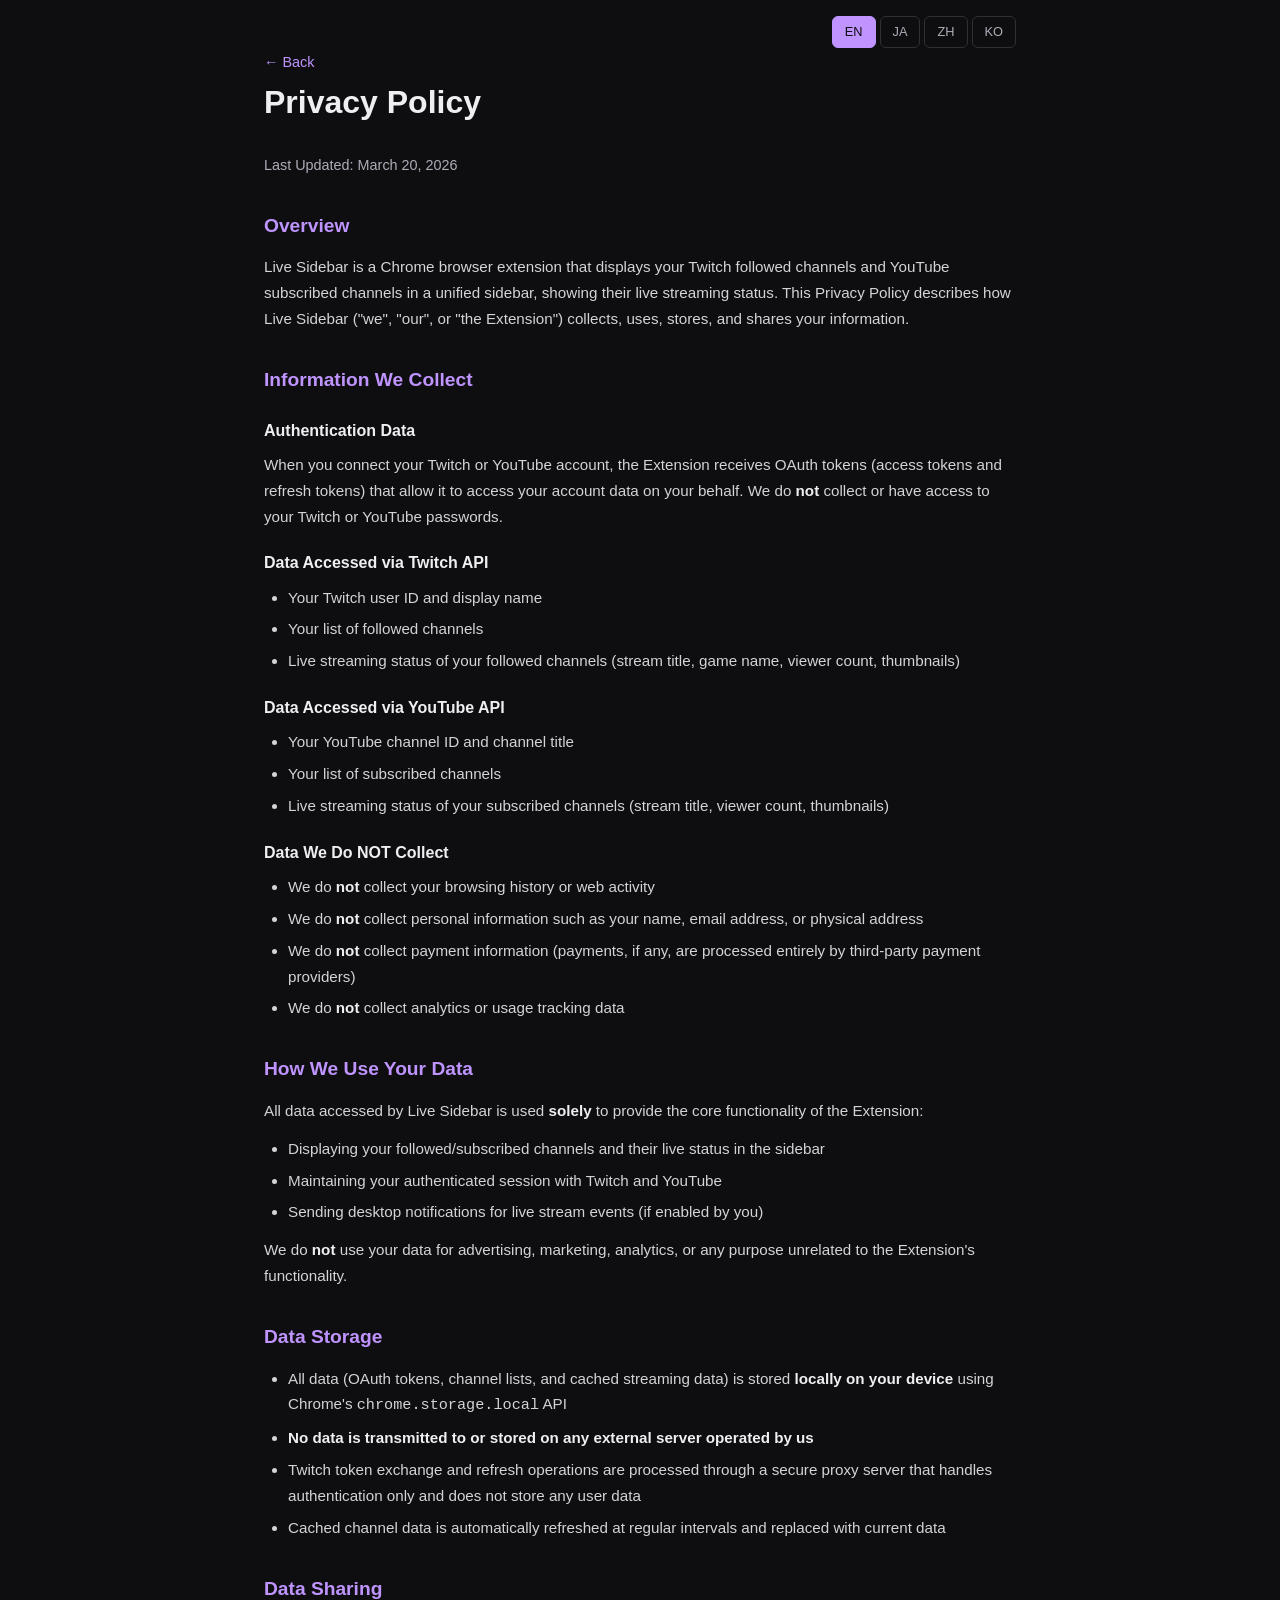
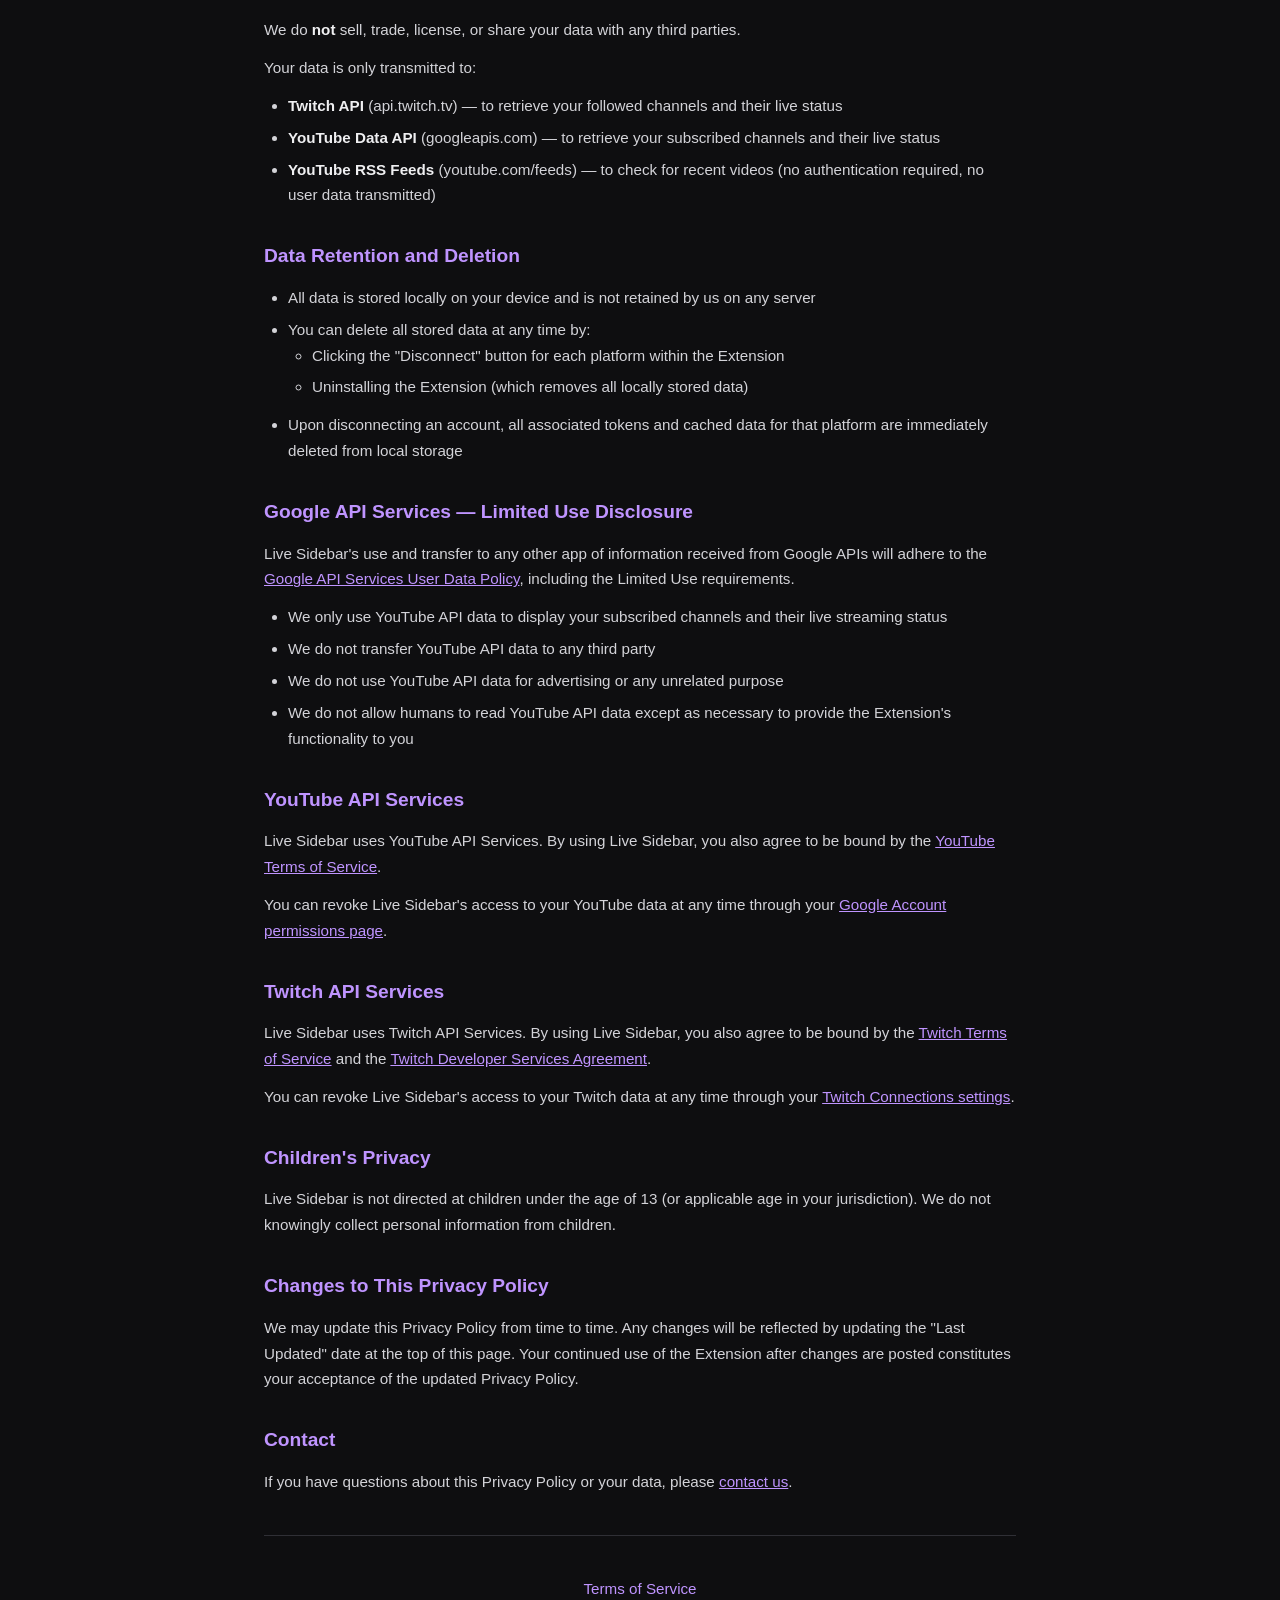
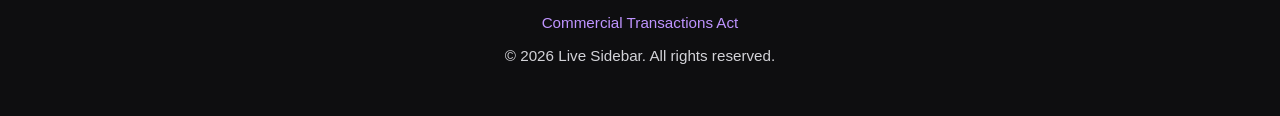
==== commit 6ab60be0: "Link terms from privacy policy" ====
--- a/privacy/index.html
+++ b/privacy/index.html
@@ -420,6 +420,7 @@
     </div>
 
     <footer>
+      <p><a href="../terms" data-lang="en" class="active">Terms of Service</a><a href="../terms" data-lang="ja">利用規約</a><a href="../terms" data-lang="zh">服务条款</a><a href="../terms" data-lang="ko">서비스 약관</a></p>
       <p><a href="../tokushoho" data-lang="en" class="active">Commercial Transactions Act</a><a href="../tokushoho" data-lang="ja">特定商取引法に基づく表記</a><a href="../tokushoho" data-lang="zh">特定商业交易法标识</a><a href="../tokushoho" data-lang="ko">특정상거래법에 의한 표기</a></p>
       <p>&copy; 2026 Live Sidebar. All rights reserved.</p>
     </footer>
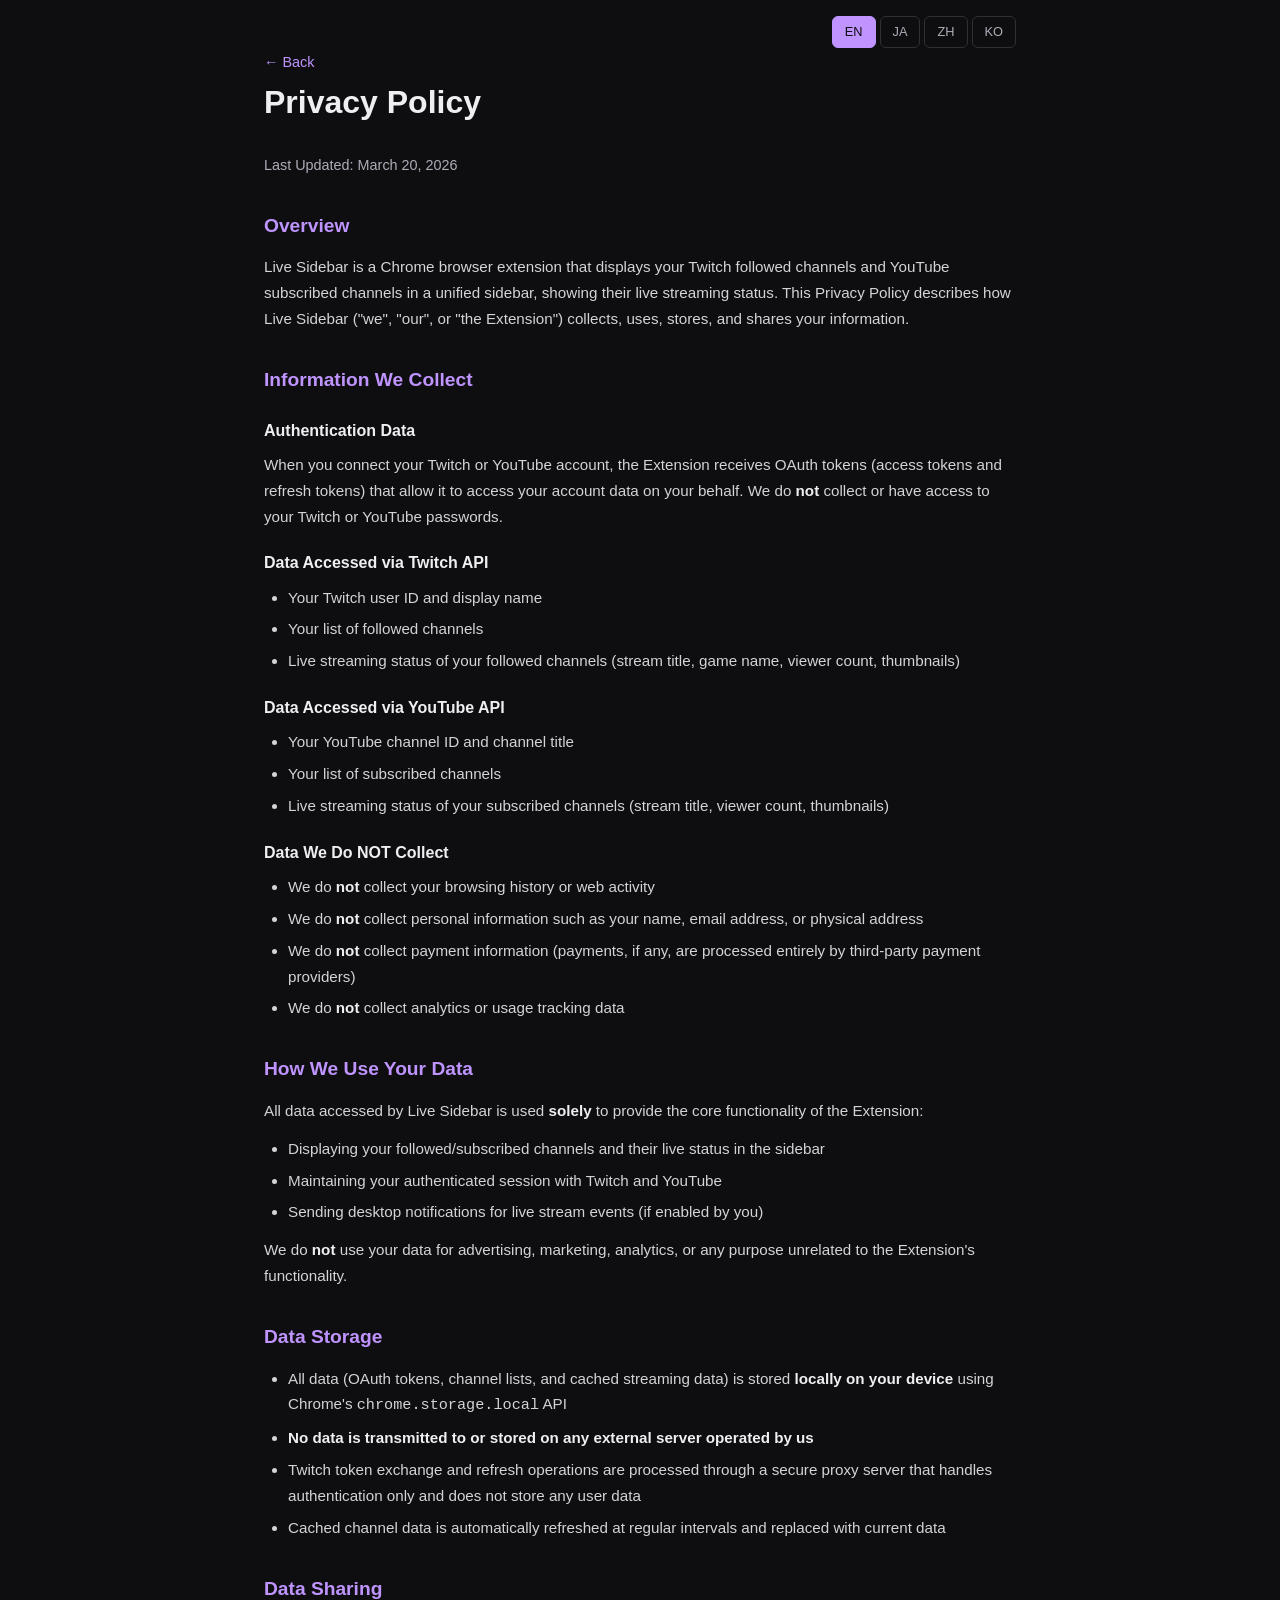
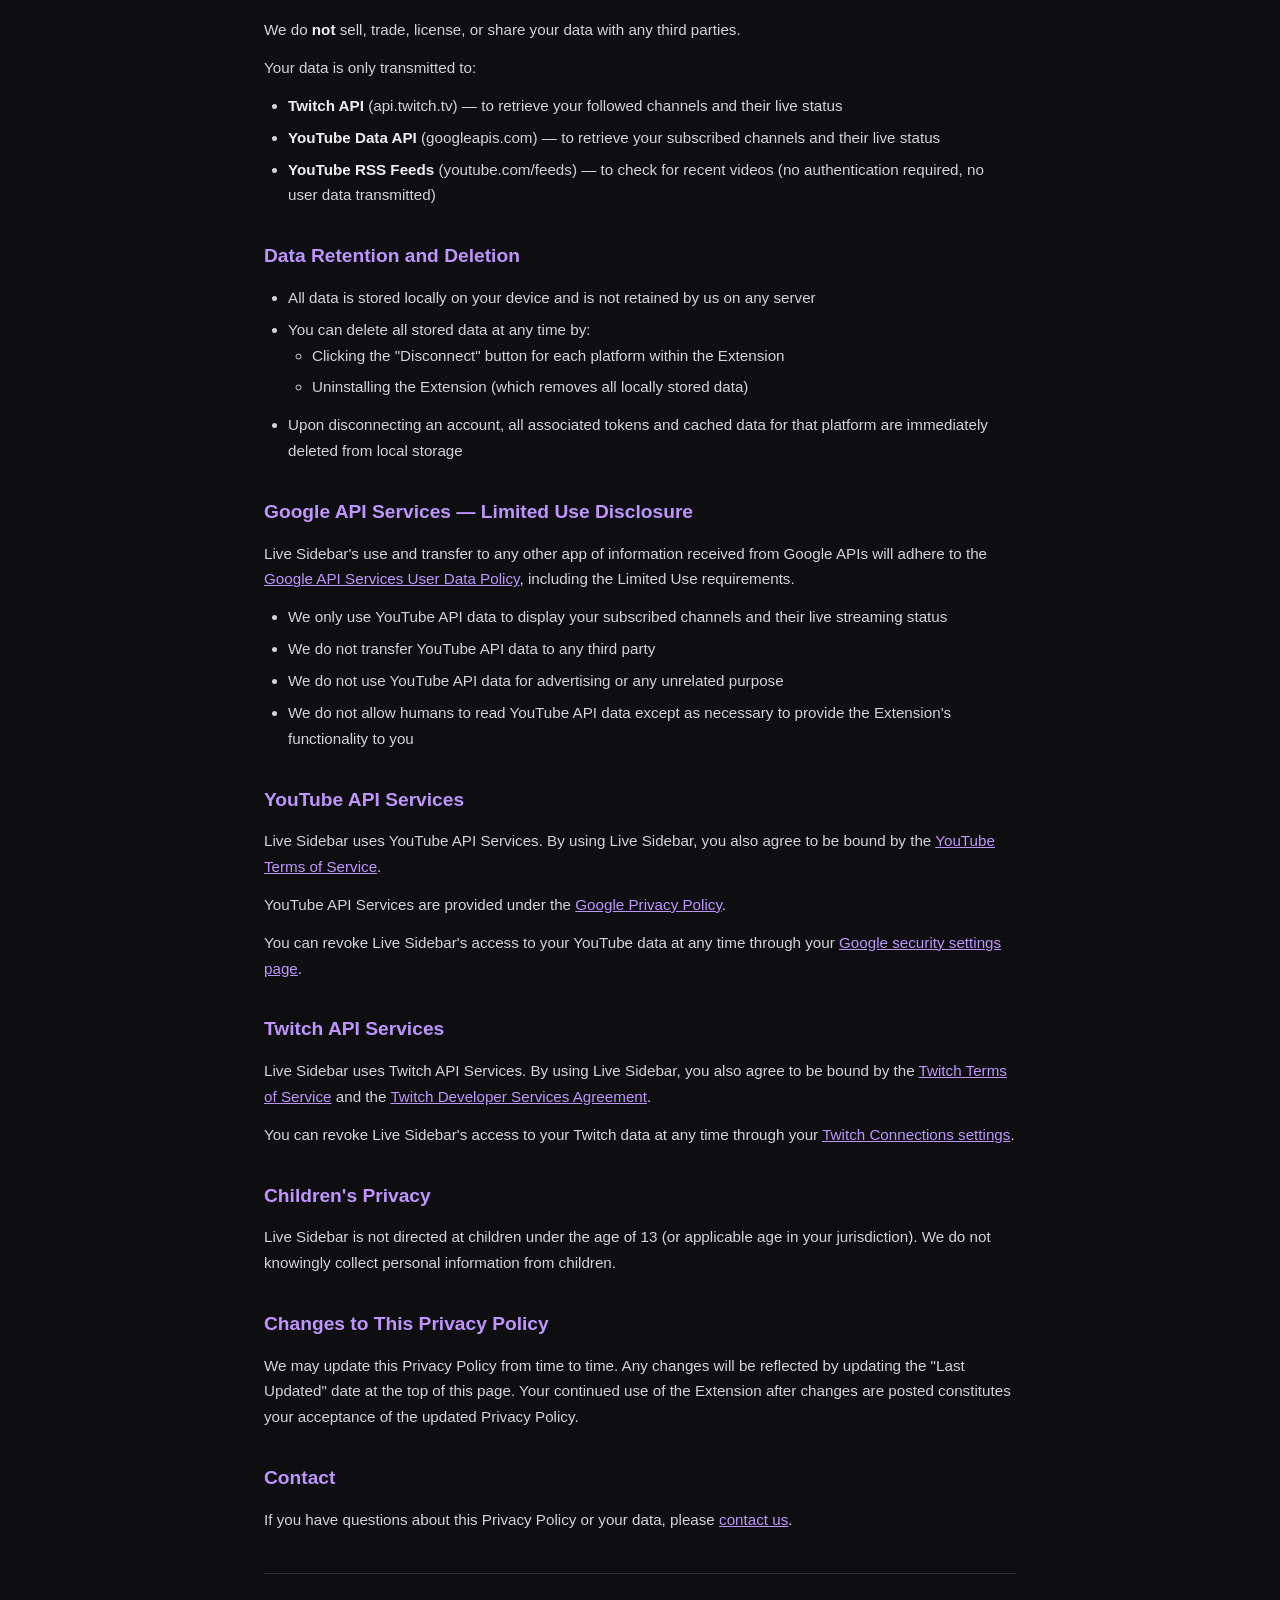
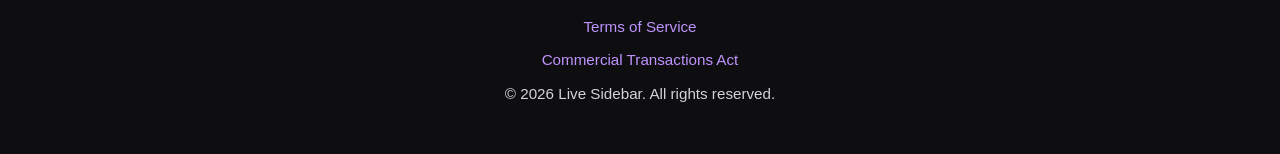
==== commit dea0c1e9: "Add required Google privacy links" ====
--- a/privacy/index.html
+++ b/privacy/index.html
@@ -96,7 +96,7 @@
       </ul>
 
       <h2>Google API Services — Limited Use Disclosure</h2>
-      <p>Live Sidebar's use and transfer to any other app of information received from Google APIs will adhere to the <a href="https://developers.google.com/terms/api-services-user-data-policy">Google API Services User Data Policy</a>, including the Limited Use requirements.</p>
+      <p>Live Sidebar's use and transfer to any other app of information received from Google APIs will adhere to the <a href="https://developers.google.com/terms/api-services-user-data-policy" target="_blank" rel="noopener">Google API Services User Data Policy</a>, including the Limited Use requirements.</p>
       <ul>
         <li>We only use YouTube API data to display your subscribed channels and their live streaming status</li>
         <li>We do not transfer YouTube API data to any third party</li>
@@ -105,12 +105,13 @@
       </ul>
 
       <h2>YouTube API Services</h2>
-      <p>Live Sidebar uses YouTube API Services. By using Live Sidebar, you also agree to be bound by the <a href="https://www.youtube.com/t/terms">YouTube Terms of Service</a>.</p>
-      <p>You can revoke Live Sidebar's access to your YouTube data at any time through your <a href="https://myaccount.google.com/permissions">Google Account permissions page</a>.</p>
+      <p>Live Sidebar uses YouTube API Services. By using Live Sidebar, you also agree to be bound by the <a href="https://www.youtube.com/t/terms" target="_blank" rel="noopener">YouTube Terms of Service</a>.</p>
+      <p>YouTube API Services are provided under the <a href="https://policies.google.com/privacy" target="_blank" rel="noopener">Google Privacy Policy</a>.</p>
+      <p>You can revoke Live Sidebar's access to your YouTube data at any time through your <a href="https://security.google.com/settings/security/permissions" target="_blank" rel="noopener">Google security settings page</a>.</p>
 
       <h2>Twitch API Services</h2>
-      <p>Live Sidebar uses Twitch API Services. By using Live Sidebar, you also agree to be bound by the <a href="https://www.twitch.tv/p/legal/terms-of-service/">Twitch Terms of Service</a> and the <a href="https://www.twitch.tv/p/legal/developer-agreement/">Twitch Developer Services Agreement</a>.</p>
-      <p>You can revoke Live Sidebar's access to your Twitch data at any time through your <a href="https://www.twitch.tv/settings/connections">Twitch Connections settings</a>.</p>
+      <p>Live Sidebar uses Twitch API Services. By using Live Sidebar, you also agree to be bound by the <a href="https://www.twitch.tv/p/legal/terms-of-service/" target="_blank" rel="noopener">Twitch Terms of Service</a> and the <a href="https://www.twitch.tv/p/legal/developer-agreement/" target="_blank" rel="noopener">Twitch Developer Services Agreement</a>.</p>
+      <p>You can revoke Live Sidebar's access to your Twitch data at any time through your <a href="https://www.twitch.tv/settings/connections" target="_blank" rel="noopener">Twitch Connections settings</a>.</p>
 
       <h2>Children's Privacy</h2>
       <p>Live Sidebar is not directed at children under the age of 13 (or applicable age in your jurisdiction). We do not knowingly collect personal information from children.</p>
@@ -195,7 +196,7 @@
       </ul>
 
       <h2>Google APIサービス — 限定使用の開示</h2>
-      <p>Live SidebarによるGoogle APIから受信した情報の使用および他のアプリへの転送は、限定使用の要件を含む<a href="https://developers.google.com/terms/api-services-user-data-policy">Google APIサービスのユーザーデータポリシー</a>に準拠します。</p>
+      <p>Live SidebarによるGoogle APIから受信した情報の使用および他のアプリへの転送は、限定使用の要件を含む<a href="https://developers.google.com/terms/api-services-user-data-policy" target="_blank" rel="noopener">Google APIサービスのユーザーデータポリシー</a>に準拠します。</p>
       <ul>
         <li>YouTube APIデータは、登録チャンネルとそのライブ配信状況の表示にのみ使用します</li>
         <li>YouTube APIデータを第三者に転送しません</li>
@@ -204,12 +205,13 @@
       </ul>
 
       <h2>YouTube APIサービス</h2>
-      <p>Live SidebarはYouTube APIサービスを使用しています。Live Sidebarを使用することにより、<a href="https://www.youtube.com/t/terms">YouTube利用規約</a>にも同意したものとみなされます。</p>
-      <p><a href="https://myaccount.google.com/permissions">Googleアカウントの権限ページ</a>から、いつでもLive SidebarのYouTubeデータへのアクセスを取り消すことができます。</p>
+      <p>Live SidebarはYouTube APIサービスを使用しています。Live Sidebarを使用することにより、<a href="https://www.youtube.com/t/terms" target="_blank" rel="noopener">YouTube利用規約</a>にも同意したものとみなされます。</p>
+      <p>YouTube APIサービスは<a href="https://policies.google.com/privacy" target="_blank" rel="noopener">Googleプライバシーポリシー</a>に基づいて提供されます。</p>
+      <p><a href="https://security.google.com/settings/security/permissions" target="_blank" rel="noopener">Googleのセキュリティ設定ページ</a>から、いつでもLive SidebarのYouTubeデータへのアクセスを取り消すことができます。</p>
 
       <h2>Twitch APIサービス</h2>
-      <p>Live SidebarはTwitch APIサービスを使用しています。Live Sidebarを使用することにより、<a href="https://www.twitch.tv/p/legal/terms-of-service/">Twitch利用規約</a>および<a href="https://www.twitch.tv/p/legal/developer-agreement/">Twitch開発者サービス契約</a>にも同意したものとみなされます。</p>
-      <p><a href="https://www.twitch.tv/settings/connections">Twitchの接続設定</a>から、いつでもLive SidebarのTwitchデータへのアクセスを取り消すことができます。</p>
+      <p>Live SidebarはTwitch APIサービスを使用しています。Live Sidebarを使用することにより、<a href="https://www.twitch.tv/p/legal/terms-of-service/" target="_blank" rel="noopener">Twitch利用規約</a>および<a href="https://www.twitch.tv/p/legal/developer-agreement/" target="_blank" rel="noopener">Twitch開発者サービス契約</a>にも同意したものとみなされます。</p>
+      <p><a href="https://www.twitch.tv/settings/connections" target="_blank" rel="noopener">Twitchの接続設定</a>から、いつでもLive SidebarのTwitchデータへのアクセスを取り消すことができます。</p>
 
       <h2>児童のプライバシー</h2>
       <p>Live Sidebarは13歳未満（またはお住まいの地域の該当年齢未満）の児童を対象としていません。児童の個人情報を故意に収集することはありません。</p>
@@ -294,7 +296,7 @@
       </ul>
 
       <h2>Google API 服务 — 有限使用披露</h2>
-      <p>Live Sidebar 对从 Google API 接收的信息的使用和转移将遵守 <a href="https://developers.google.com/terms/api-services-user-data-policy">Google API 服务用户数据政策</a>，包括有限使用要求。</p>
+      <p>Live Sidebar 对从 Google API 接收的信息的使用和转移将遵守 <a href="https://developers.google.com/terms/api-services-user-data-policy" target="_blank" rel="noopener">Google API 服务用户数据政策</a>，包括有限使用要求。</p>
       <ul>
         <li>我们仅使用 YouTube API 数据来显示您订阅的频道及其直播状态</li>
         <li>我们不会将 YouTube API 数据转移给任何第三方</li>
@@ -303,12 +305,13 @@
       </ul>
 
       <h2>YouTube API 服务</h2>
-      <p>Live Sidebar 使用 YouTube API 服务。使用 Live Sidebar 即表示您同意受 <a href="https://www.youtube.com/t/terms">YouTube 服务条款</a>的约束。</p>
-      <p>您可以随时通过 <a href="https://myaccount.google.com/permissions">Google 帐户权限页面</a>撤销 Live Sidebar 对您 YouTube 数据的访问权限。</p>
+      <p>Live Sidebar 使用 YouTube API 服务。使用 Live Sidebar 即表示您同意受 <a href="https://www.youtube.com/t/terms" target="_blank" rel="noopener">YouTube 服务条款</a>的约束。</p>
+      <p>YouTube API 服务根据 <a href="https://policies.google.com/privacy" target="_blank" rel="noopener">Google 隐私权政策</a>提供。</p>
+      <p>您可以随时通过 <a href="https://security.google.com/settings/security/permissions" target="_blank" rel="noopener">Google 安全设置页面</a>撤销 Live Sidebar 对您 YouTube 数据的访问权限。</p>
 
       <h2>Twitch API 服务</h2>
-      <p>Live Sidebar 使用 Twitch API 服务。使用 Live Sidebar 即表示您同意受 <a href="https://www.twitch.tv/p/legal/terms-of-service/">Twitch 服务条款</a>和 <a href="https://www.twitch.tv/p/legal/developer-agreement/">Twitch 开发者服务协议</a>的约束。</p>
-      <p>您可以随时通过 <a href="https://www.twitch.tv/settings/connections">Twitch 连接设置</a>撤销 Live Sidebar 对您 Twitch 数据的访问权限。</p>
+      <p>Live Sidebar 使用 Twitch API 服务。使用 Live Sidebar 即表示您同意受 <a href="https://www.twitch.tv/p/legal/terms-of-service/" target="_blank" rel="noopener">Twitch 服务条款</a>和 <a href="https://www.twitch.tv/p/legal/developer-agreement/" target="_blank" rel="noopener">Twitch 开发者服务协议</a>的约束。</p>
+      <p>您可以随时通过 <a href="https://www.twitch.tv/settings/connections" target="_blank" rel="noopener">Twitch 连接设置</a>撤销 Live Sidebar 对您 Twitch 数据的访问权限。</p>
 
       <h2>儿童隐私</h2>
       <p>Live Sidebar 不面向 13 岁以下（或您所在辖区适用年龄以下）的儿童。我们不会故意收集儿童的个人信息。</p>
@@ -393,7 +396,7 @@
       </ul>
 
       <h2>Google API 서비스 — 제한적 사용 공개</h2>
-      <p>Live Sidebar의 Google API에서 수신한 정보의 사용 및 다른 앱으로의 전송은 제한적 사용 요구 사항을 포함한 <a href="https://developers.google.com/terms/api-services-user-data-policy">Google API 서비스 사용자 데이터 정책</a>을 준수합니다.</p>
+      <p>Live Sidebar의 Google API에서 수신한 정보의 사용 및 다른 앱으로의 전송은 제한적 사용 요구 사항을 포함한 <a href="https://developers.google.com/terms/api-services-user-data-policy" target="_blank" rel="noopener">Google API 서비스 사용자 데이터 정책</a>을 준수합니다.</p>
       <ul>
         <li>YouTube API 데이터는 구독 채널 및 라이브 방송 상태 표시에만 사용합니다</li>
         <li>YouTube API 데이터를 제3자에게 전송하지 않습니다</li>
@@ -402,12 +405,13 @@
       </ul>
 
       <h2>YouTube API 서비스</h2>
-      <p>Live Sidebar는 YouTube API 서비스를 사용합니다. Live Sidebar를 사용함으로써 <a href="https://www.youtube.com/t/terms">YouTube 서비스 약관</a>에도 동의하는 것으로 간주됩니다.</p>
-      <p><a href="https://myaccount.google.com/permissions">Google 계정 권한 페이지</a>에서 언제든지 Live Sidebar의 YouTube 데이터 액세스를 취소할 수 있습니다.</p>
+      <p>Live Sidebar는 YouTube API 서비스를 사용합니다. Live Sidebar를 사용함으로써 <a href="https://www.youtube.com/t/terms" target="_blank" rel="noopener">YouTube 서비스 약관</a>에도 동의하는 것으로 간주됩니다.</p>
+      <p>YouTube API 서비스는 <a href="https://policies.google.com/privacy" target="_blank" rel="noopener">Google 개인정보처리방침</a>에 따라 제공됩니다.</p>
+      <p><a href="https://security.google.com/settings/security/permissions" target="_blank" rel="noopener">Google 보안 설정 페이지</a>에서 언제든지 Live Sidebar의 YouTube 데이터 액세스를 취소할 수 있습니다.</p>
 
       <h2>Twitch API 서비스</h2>
-      <p>Live Sidebar는 Twitch API 서비스를 사용합니다. Live Sidebar를 사용함으로써 <a href="https://www.twitch.tv/p/legal/terms-of-service/">Twitch 서비스 약관</a> 및 <a href="https://www.twitch.tv/p/legal/developer-agreement/">Twitch 개발자 서비스 계약</a>에도 동의하는 것으로 간주됩니다.</p>
-      <p><a href="https://www.twitch.tv/settings/connections">Twitch 연결 설정</a>에서 언제든지 Live Sidebar의 Twitch 데이터 액세스를 취소할 수 있습니다.</p>
+      <p>Live Sidebar는 Twitch API 서비스를 사용합니다. Live Sidebar를 사용함으로써 <a href="https://www.twitch.tv/p/legal/terms-of-service/" target="_blank" rel="noopener">Twitch 서비스 약관</a> 및 <a href="https://www.twitch.tv/p/legal/developer-agreement/" target="_blank" rel="noopener">Twitch 개발자 서비스 계약</a>에도 동의하는 것으로 간주됩니다.</p>
+      <p><a href="https://www.twitch.tv/settings/connections" target="_blank" rel="noopener">Twitch 연결 설정</a>에서 언제든지 Live Sidebar의 Twitch 데이터 액세스를 취소할 수 있습니다.</p>
 
       <h2>아동의 개인정보</h2>
       <p>Live Sidebar는 13세 미만(또는 해당 관할권의 적용 연령 미만)의 아동을 대상으로 하지 않습니다. 당사는 아동의 개인 정보를 고의로 수집하지 않습니다.</p>
--- a/live-sidebar.css
+++ b/live-sidebar.css
@@ -177,7 +177,8 @@
 .feature-card,
 .pricing-card,
 .steps,
-.faq-item {
+.faq-item,
+.changelog {
   background: #18181b;
   border: 1px solid #2f2f35;
   border-radius: 8px;
@@ -335,9 +336,47 @@
 }
 
 .steps,
-.faq-item {
+.faq-item,
+.changelog {
   margin: 12px 0;
   padding: 16px 20px;
+}
+
+.changelog h3 {
+  color: #bf94ff;
+  font-size: 1rem;
+  margin-bottom: 8px;
+}
+
+.changelog ul {
+  color: #d3d3d8;
+  margin: 0;
+  padding-left: 20px;
+}
+
+.changelog li {
+  margin-bottom: 6px;
+}
+
+.changelog li:last-child {
+  margin-bottom: 0;
+}
+
+.changelog em {
+  color: #efeff1;
+  font-style: normal;
+  font-weight: 600;
+}
+
+kbd {
+  background: #0e0e10;
+  border: 1px solid #444;
+  border-radius: 4px;
+  box-shadow: inset 0 -1px 0 #000;
+  color: #efeff1;
+  font-family: ui-monospace, SFMono-Regular, Consolas, monospace;
+  font-size: 0.85em;
+  padding: 1px 6px;
 }
 
 .steps ol {
